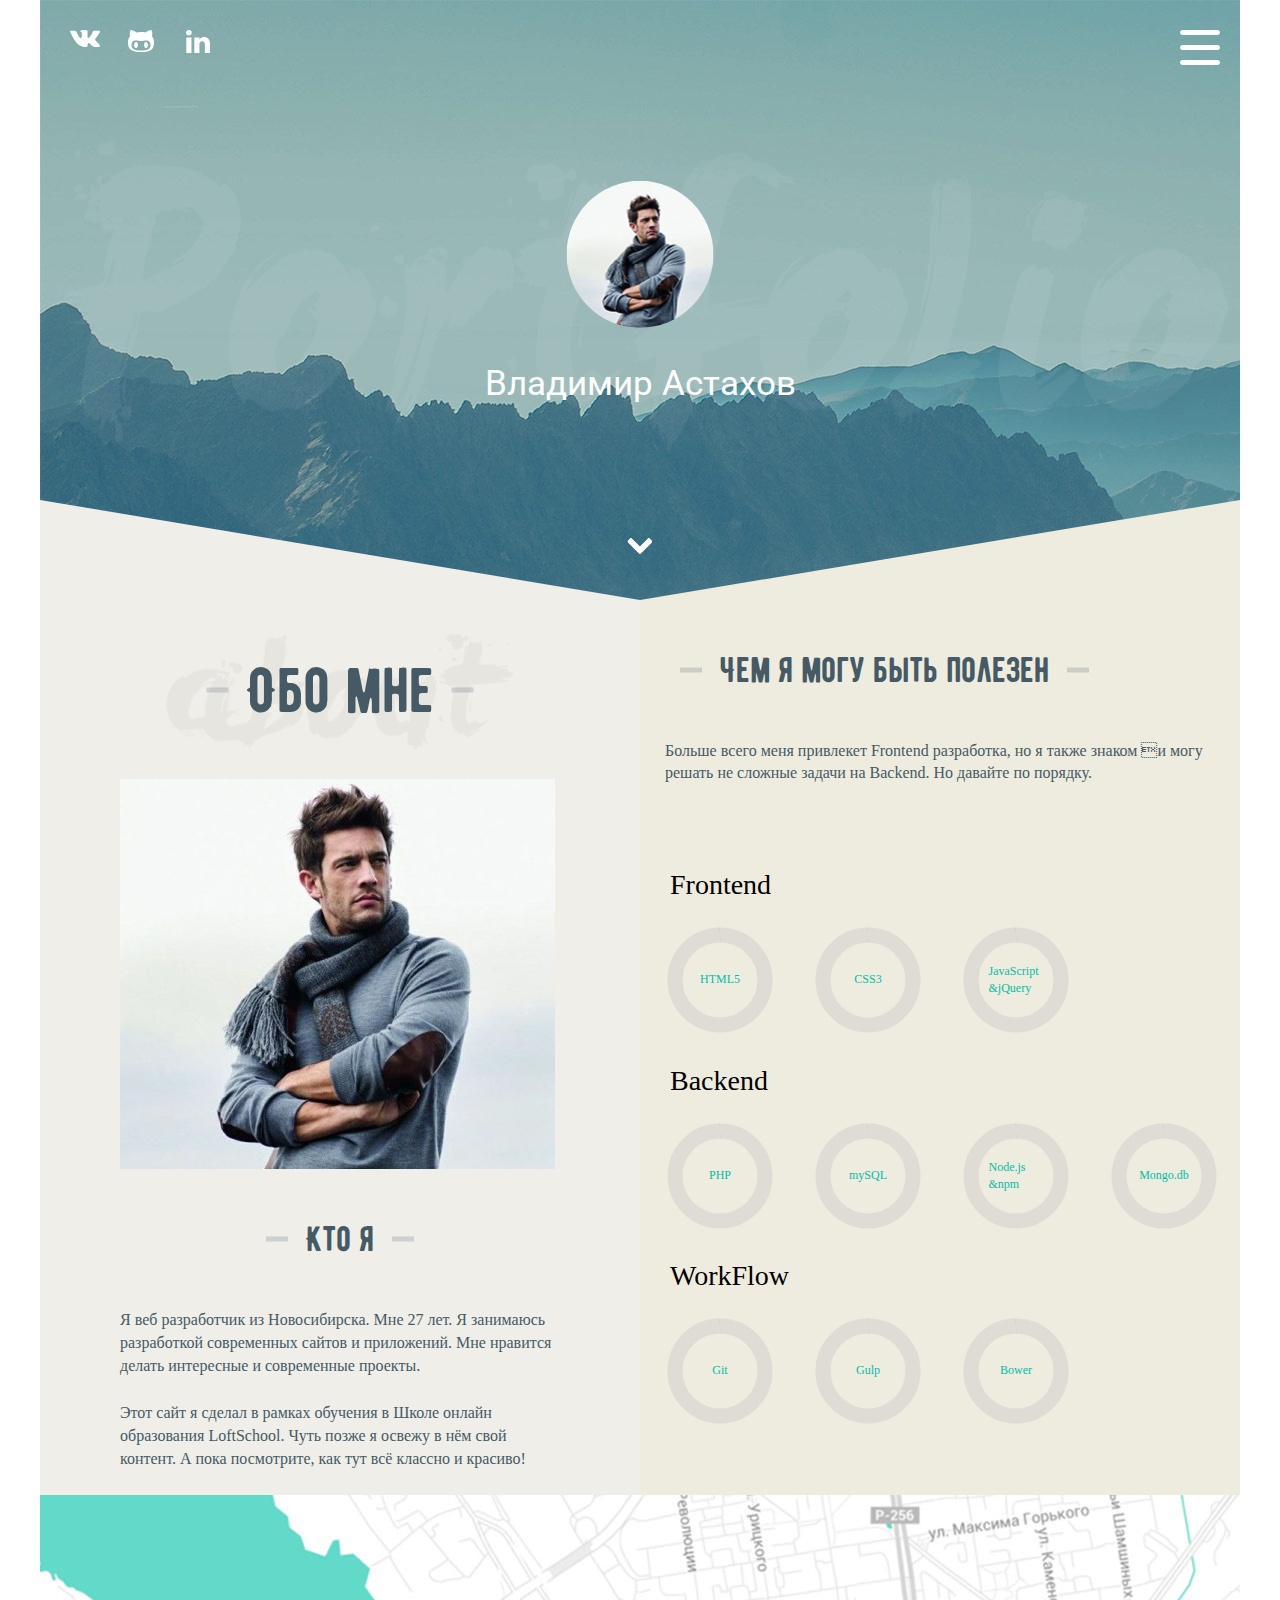
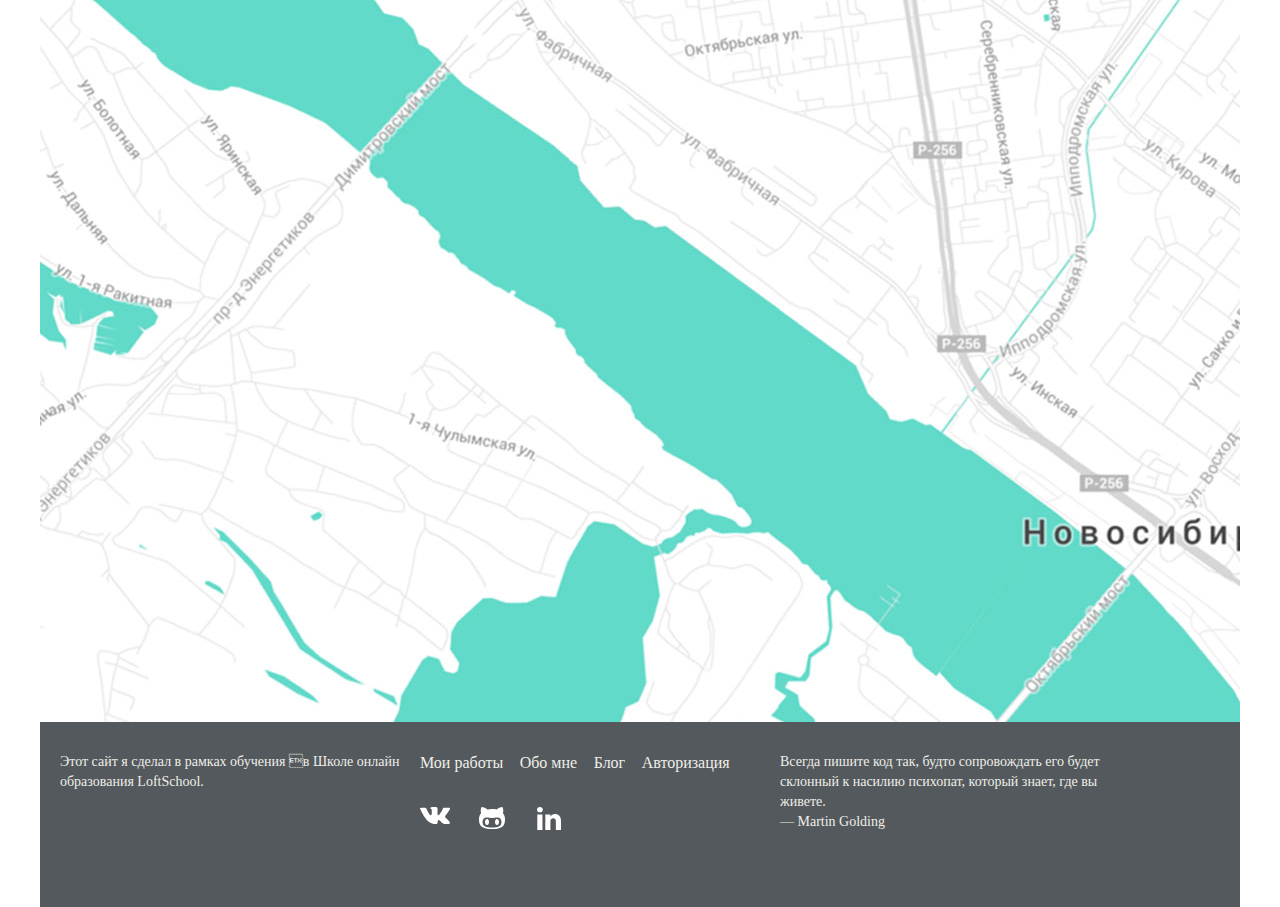
==== docs/about.html @ 441cb5fd "about pages commit" ====
<!DOCTYPE html>
<html>
  <head>
    <meta charset="utf-8">
    <title>About</title>
    <meta content="" name="author">
    <meta content="" name="description">
    <meta content="" name="keywords">
    <meta content="width=device-width, initial-scale=1" name="viewport">
    <meta content="ie=edge" http-equiv="x-ua-compatible">
    <link rel="stylesheet" href="assets/css/foundation.css">
    <link rel="stylesheet" href="assets/css/main.css">
    <script src="assets/js/foundation.js" defer></script>
    <script src="assets/js/app.js" defer></script><!--[if lt IE 9]>
    <script src="http://cdnjs.cloudflare.com/ajax/libs/html5shiv/3.7.2/html5shiv.min.js"></script><![endif]-->
  </head>
  <style>
    .user-about__text p {
      margin-bottom: 25px;
    }
    
    .user-about__text ul {
      list-style: none;
    }
    
  </style>
</html>
<body>
  <div class="wrapper">
    <section class="section hero">
      <div class="hero__bg"><img class="hero__bg-img" src="assets/img/bg/portfolio.jpg" alt="">
        <ul class="socials hero__socials">
          <li class="socials__item"><a class="socials__link socials__link_vk" href=""></a></li>
          <li class="socials__item"><a class="socials__link socials__link_github" href=""></a></li>
          <li class="socials__item"><a class="socials__link socials__link_in" href=""></a></li>
        </ul>
      </div><a class="hamburger hero__hamburger" href=""><img class="hamburger__img" src="assets/img/icons/svg/hamburger.svg"></a><a class="down-arrow" href=""><img class="down-arrow__icon" src="assets/img/icons/arrow_down.svg"></a>
      <div class="hero__title"><img class="section-title" src="assets/img/decor/portfolio-header.png" alt="">
        <div class="user hero__user-block">
          <div class="user__photo">
            <div class="user__photo-avatar"><img class="user__photo-img" src="assets/img/content/user.jpg" alt=""></div>
          </div>
          <div class="user__name">Владимир Астахов</div>
        </div>
      </div>
    </section>
    <section class="section about">
      <div class="about__left">
        <svg class="triangle triangle_fill_white about__triangles" viewbox="0 0 1000 100" preserveAspectRatio="none">
          <polygon points="0,0 0,100 1000,100"></polygon>
        </svg>
        <div class="title about__section-title" style="background-image: url('assets/img/decor/about-header.png');">Обо мне</div>
        <div class="user-about">
          <div class="user-about__picture"></div>
          <div class="user-about__title">
            <div class="subtitle">Кто я</div>
          </div>
          <div class="user-about__text">
            <p>Я веб разработчик из Новосибирска. Мне 27 лет. Я занимаюсь разработкой современных сайтов и приложений. Мне нравится делать интересные и современные проекты.</p>
            <p>Этот сайт я сделал в рамках обучения в Школе онлайн образования LoftSchool. Чуть позже я освежу в нём свой контент. А пока посмотрите, как тут всё классно и красиво!</p>
          </div>
        </div>
      </div>
      <div class="about__right">
        <svg class="triangle triangle_fill_beige about__triangles" viewbox="0 0 1000 100" preserveAspectRatio="none">
          <polygon points="0,100 1000,100 1000,0"></polygon>
        </svg>
        <div class="about-data">
          <div class="about-data__description">
            <div class="about-data__title">
              <div class="subtitle">Чем я могу быть полезен</div>
            </div>
            <div class="about-data__text">
              <p>Больше всего меня привлекет Frontend разработка, но я также знаком и могу решать не сложные задачи на Backend. Но давайте по порядку.</p>
              <div class="about-data__content"></div>
            </div>
            <ul class="skills">
              <li class="skills__item">
                <div class="skill-section">
                  <div class="skill-section__title">Frontend</div>
                  <ul class="skill-section__list">
                    <li class="skills-section__item skill">
                      <svg class="circles" viewbox="0 0 110 110">
                        <circle class="circle__first" r="45" cx="50%" cy="50%" fill="none"></circle>
                        <circle class="circle__second circle-15" r="45" cx="50%" cy="50%" transform="rotate(-90 55 55)"></circle>
                      </svg>
                      <div class="skill__name">HTML5</div>
                    </li>
                    <li class="skills-section__item skill">
                      <svg class="circles" viewbox="0 0 110 110">
                        <circle class="circle__first" r="45" cx="50%" cy="50%" fill="none"></circle>
                        <circle class="circle__second circle-15" r="45" cx="50%" cy="50%" transform="rotate(-90 55 55)"></circle>
                      </svg>
                      <div class="skill__name">CSS3</div>
                    </li>
                    <li class="skills-section__item skill">
                      <svg class="circles" viewbox="0 0 110 110">
                        <circle class="circle__first" r="45" cx="50%" cy="50%" fill="none"></circle>
                        <circle class="circle__second circle-15" r="45" cx="50%" cy="50%" transform="rotate(-90 55 55)"></circle>
                      </svg>
                      <div class="skill__name">JavaScript &amp;jQuery</div>
                    </li>
                  </ul>
                </div>
              </li>
              <li class="skills__item">
                <div class="skill-section">
                  <div class="skill-section__title">Backend</div>
                  <ul class="skill-section__list">
                    <li class="skills-section__item skill">
                      <svg class="circles" viewbox="0 0 110 110">
                        <circle class="circle__first" r="45" cx="50%" cy="50%" fill="none"></circle>
                        <circle class="circle__second circle-15" r="45" cx="50%" cy="50%" transform="rotate(-90 55 55)"></circle>
                      </svg>
                      <div class="skill__name">PHP</div>
                    </li>
                    <li class="skills-section__item skill">
                      <svg class="circles" viewbox="0 0 110 110">
                        <circle class="circle__first" r="45" cx="50%" cy="50%" fill="none"></circle>
                        <circle class="circle__second circle-15" r="45" cx="50%" cy="50%" transform="rotate(-90 55 55)"></circle>
                      </svg>
                      <div class="skill__name">mySQL</div>
                    </li>
                    <li class="skills-section__item skill">
                      <svg class="circles" viewbox="0 0 110 110">
                        <circle class="circle__first" r="45" cx="50%" cy="50%" fill="none"></circle>
                        <circle class="circle__second circle-15" r="45" cx="50%" cy="50%" transform="rotate(-90 55 55)"></circle>
                      </svg>
                      <div class="skill__name">Node.js &amp;npm</div>
                    </li>
                    <li class="skills-section__item skill">
                      <svg class="circles" viewbox="0 0 110 110">
                        <circle class="circle__first" r="45" cx="50%" cy="50%" fill="none"></circle>
                        <circle class="circle__second circle-15" r="45" cx="50%" cy="50%" transform="rotate(-90 55 55)"></circle>
                      </svg>
                      <div class="skill__name">Mongo.db</div>
                    </li>
                  </ul>
                </div>
              </li>
              <li class="skills__item">
                <div class="skill-section">
                  <div class="skill-section__title">WorkFlow</div>
                  <ul class="skill-section__list">
                    <li class="skills-section__item skill">
                      <svg class="circles" viewbox="0 0 110 110">
                        <circle class="circle__first" r="45" cx="50%" cy="50%" fill="none"></circle>
                        <circle class="circle__second circle-15" r="45" cx="50%" cy="50%" transform="rotate(-90 55 55)"></circle>
                      </svg>
                      <div class="skill__name">Git</div>
                    </li>
                    <li class="skills-section__item skill">
                      <svg class="circles" viewbox="0 0 110 110">
                        <circle class="circle__first" r="45" cx="50%" cy="50%" fill="none"></circle>
                        <circle class="circle__second circle-15" r="45" cx="50%" cy="50%" transform="rotate(-90 55 55)"></circle>
                      </svg>
                      <div class="skill__name">Gulp</div>
                    </li>
                    <li class="skills-section__item skill">
                      <svg class="circles" viewbox="0 0 110 110">
                        <circle class="circle__first" r="45" cx="50%" cy="50%" fill="none"></circle>
                        <circle class="circle__second circle-15" r="45" cx="50%" cy="50%" transform="rotate(-90 55 55)"></circle>
                      </svg>
                      <div class="skill__name">Bower</div>
                    </li>
                  </ul>
                </div>
              </li>
            </ul>
          </div>
        </div>
      </div>
    </section>
    <section class="section map about__map"></section>
  </div>
  <footer class="footer">
    <section class="section footer-main">
      <div class="footer-main-left">
        <div class="footer__text">Этот сайт я сделал в рамках обучения в Школе онлайн образования LoftSchool.</div>
      </div>
      <div class="footer-main-center">
        <ul class="menu footer__menu footer__menu_horizontal">
          <li class="menu__item"><a class="menu__link" href="">Мои работы</a></li>
          <li class="menu__item"><a class="menu__link" href="">Обо мне</a></li>
          <li class="menu__item"><a class="menu__link" href="">Блог</a></li>
          <li class="menu__item"><a class="menu__link" href="">Авторизация</a></li>
        </ul>
        <div class="ul socials footer__socials">
          <li class="socials__item"><a class="socials__link socials__link_vk" href=""></a></li>
          <li class="socials__item"><a class="socials__link socials__link_github" href=""></a></li>
          <li class="socials__item"><a class="socials__link socials__link_in" href=""></a></li>
        </div>
      </div>
      <div class="footer-main-right">
        <div class="footer__text">
          <p>Всегда пишите код так, будто сопровождать его будет склонный к насилию психопат, который знает, где вы живете.</p>
        </div>
        <div class="footer__text footer__text_bold">— Martin Golding</div>
      </div>
    </section>
    <section class="section footer-bottom"></section>
  </footer>
</body>
---- docs/assets/css/main.css ----
@import url("https://fonts.googleapis.com/css?family=Roboto:300,400,500");
html {
  height: 100%; }

body {
  height: 100%;
  margin: 0;
  font-family: "Roboto", Arial, sans-serif;
  font-size: 14px;
  line-height: 1.42;
  -webkit-font-smoothing: antialiased; }

.wrapper {
  width: 1200px;
  min-height: 100%;
  position: relative;
  overflow: hidden;
  margin: 0 auto -185px auto; }

.wrapper:after {
  content: "";
  height: 185px;
  display: block; }

ul {
  padding: 0;
  margin: 0;
  list-style: none; }

p {
  margin: 0; }

h1, h2, h3, h4, h5 {
  margin-top: 0;
  margin-bottom: 0;
  font-weight: normal; }

* {
  box-sizing: border-box; }

@font-face {
  font-family: 'bernier';
  src: url("../fonts/bernierregular-regular-webfont.woff") format("woff");
  font-weight: normal;
  font-style: normal; }

@font-face {
  font-family: 'Roboto Medium';
  src: url("../fonts/Roboto-Medium.ttf") format("ttf"); }

@font-face {
  font-family: 'Roboto Light';
  src: url("../fonts/Roboto-Light.ttf") format("ttf"); }

@font-face {
  font-family: 'Roboto Regular';
  src: url("../fonts/Roboto-Regular.ttf") format("ttf"); }

@font-face {
  font-family: 'Roboto BoldItalic';
  src: url("../fonts/Roboto-BoldItalic.ttf") format("ttf"); }

.about:after {
  content: "";
  display: block;
  clear: both; }

.about-data__text {
  color: #455a64;
  font-family: "Roboto regular";
  font-size: 16px;
  margin-left: 25px;
  margin-bottom: 60px; }

.about {
  background: #eeebdf; }

.about__left, .about__right {
  float: left;
  width: 50%;
  position: relative;
  height: 100%; }

.about__left {
  background: #efeee9; }

.about__right {
  background: #eeebdf; }

.about__triangles {
  position: absolute;
  bottom: 100%; }

.about__map {
  height: 827px; }

.about__section-title {
  position: absolute;
  left: 50%;
  -webkit-transform: translateX(-50%);
      -ms-transform: translateX(-50%);
          transform: translateX(-50%); }

.circles {
  position: relative;
  fill: none;
  stroke-width: 15; }

.circle__first {
  stroke: #dfdcd5; }

.circle__second {
  stroke: #1bb696;
  stroke-dasharray: .0010 282.6;
  transition: all 1s; }

.circles:hover .circle-0 {
  stroke-dasharray: .001 282.6; }

.circles:hover .circle-10 {
  stroke-dasharray: 28.26 282.6; }

.circles:hover .circle-15 {
  stroke-dasharray: 42.39 282.6; }

.circles:hover .circle-20 {
  stroke-dasharray: 56.52 282.6; }

.circles:hover .circle-25 {
  stroke-dasharray: 70.65 282.6; }

.circles:hover .circle-30 {
  stroke-dasharray: 84.78 282.6; }

.circles:hover .circle-35 {
  stroke-dasharray: 98.91 282.6; }

.circles:hover .circle-40 {
  stroke-dasharray: 113.04 282.6; }

.circles:hover .circle-45 {
  stroke-dasharray: 127.17 282.6; }

.circles:hover .circle-50 {
  stroke-dasharray: 141.3 282.6; }

.circles:hover .circle-55 {
  stroke-dasharray: 155.43 282.6; }

.circles:hover .circle-60 {
  stroke-dasharray: 169.56 282.6; }

.circles:hover .circle-65 {
  stroke-dasharray: 183.69 282.6; }

.circles:hover .circle-70 {
  stroke-dasharray: 197.82 282.6; }

.circles:hover .circle-75 {
  stroke-dasharray: 211.95 282.6; }

.circles:hover .circle-80 {
  stroke-dasharray: 226.08 282.6; }

.circles:hover .circle-85 {
  stroke-dasharray: 240.21 282.6; }

.circles:hover .circle-90 {
  stroke-dasharray: 254.34 282.6; }

.circles:hover .circle-95 {
  stroke-dasharray: 268.47 282.6; }

.circles:hover .circle-100 {
  stroke-dasharray: 282.6 282.6; }

.down-arrow {
  bottom: 40px;
  position: absolute;
  left: 50%;
  -webkit-transform: translateX(-50%);
      -ms-transform: translateX(-50%);
          transform: translateX(-50%); }

.hamburger {
  display: block; }

.hamburger__img {
  width: 40px;
  height: 35px; }

.map {
  background-image: url("../img/content/map.jpg"); }

.menu__item {
  display: inline-block;
  list-style: none;
  margin-left: 13px; }

.menu__item:first-child {
  margin-left: 0px; }

.menu__link {
  text-decoration: none;
  font-style: normal;
  font-family: "Roboto Medium";
  font-size: 16px;
  color: #efeee9; }

.section-title {
  display: inline-block; }

.skill-section__list {
  width: 100%; }

.skills-section__item {
  position: relative;
  display: inline-block;
  width: 110px;
  height: 110px;
  margin-left: 35px; }

.skills-section__item:first-child {
  margin-left: 25px; }

.skill-section__title {
  font-family: "Roboto Medium";
  font-size: 28px;
  padding: 20px 30px; }

.skill__name {
  position: absolute;
  top: 50%;
  left: 50%;
  -webkit-transform: translate(-50%, -50%);
      -ms-transform: translate(-50%, -50%);
          transform: translate(-50%, -50%);
  font-family: "Roboto Medium";
  font-size: 12px;
  color: #00bfa5;
  white-space: pre-line; }

.socials__item {
  display: inline-block;
  list-style: none;
  margin-left: 25px; }

.socials__item:first-child {
  margin-left: 0px; }

.socials__link {
  display: block;
  background-repeat: no-repeat;
  height: 25px;
  width: 30px; }
  .socials__link_vk_round {
    background-image: url("../img/icons/svg/vk_round.svg"); }
  .socials__link_github_round {
    background-image: url("../img/icons/svg/github_round.svg"); }
  .socials__link_in_round {
    background-image: url("../img/icons/svg/in_round.svg"); }
  .socials__link_vk {
    background-image: url("../img/icons/svg/vk.svg"); }
  .socials__link_github {
    background-image: url("../img/icons/svg/github.svg"); }
  .socials__link_in {
    background-image: url("../img/icons/svg/in.svg"); }

.subtitle {
  color: #455a64;
  font-size: 35px;
  font-family: 'bernier';
  padding: 45px 80px;
  display: inline-block;
  position: relative;
  background-size: contain;
  background-position: center center;
  background-repeat: no-repeat; }
  .subtitle:after, .subtitle:before {
    content: "";
    display: block;
    position: absolute;
    top: 50%;
    -webkit-transform: translateY(-50%);
        -ms-transform: translateY(-50%);
            transform: translateY(-50%);
    background: rgba(69, 90, 100, 0.2);
    width: 22px;
    height: 5px; }
  .subtitle:after {
    right: 40px; }
  .subtitle:before {
    left: 40px; }

.title {
  color: #455a64;
  font-size: 63px;
  font-family: 'bernier';
  padding: 45px 80px;
  display: inline-block;
  position: relative;
  background-size: contain;
  background-position: center center;
  background-repeat: no-repeat; }
  .title:after, .title:before {
    content: "";
    display: block;
    position: absolute;
    top: 50%;
    -webkit-transform: translateY(-50%);
        -ms-transform: translateY(-50%);
            transform: translateY(-50%);
    background: rgba(69, 90, 100, 0.2);
    width: 22px;
    height: 5px; }
  .title:after {
    right: 40px; }
  .title:before {
    left: 40px; }

.triangle {
  height: 100px;
  width: 100%; }
  .triangle_fill_white {
    fill: #efeee9; }
  .triangle_fill_beige {
    fill: #eeebdf; }

.user-about {
  margin: 0 80px; }

.user-about__title {
  text-align: center; }

.user-about__picture {
  background-image: url("../img/content/photo.png");
  background-repeat: no-repeat;
  display: block;
  width: 443px;
  height: 390px; }

.user-about__text {
  font-family: "Roboto regular";
  font-size: 16px;
  color: #455a64; }

.user {
  text-align: center; }

.user__photo {
  width: 147px;
  height: 147px;
  border-radius: 50%;
  margin-bottom: 25px;
  overflow: hidden;
  display: inline-block; }

.user__photo-avatar {
  display: block;
  max-width: 100%; }

.user__name {
  margin-bottom: 10px;
  color: #ffffff;
  font-size: 35px; }

.user__desc {
  font-weight: 100;
  color: #ffffff; }

.footer {
  height: 185px;
  background: #53595c;
  width: 1200px;
  margin: 0 auto;
  font-family: "Roboto Light";
  font-size: 14px;
  color: #efeee9; }

.footer-main-right, .footer-main-left, .footer-main-center {
  width: 30%;
  float: left;
  padding: 30px 0 0 20px; }

.footer__menu {
  margin-bottom: 32px; }

.footer__text_bold {
  font-family: "Roboto Roboto BoldItalic"; }

.hero {
  height: 600px;
  overflow: hidden;
  position: relative; }

.hero__title {
  position: absolute;
  top: 50%;
  -webkit-transform: translateY(-50%);
      -ms-transform: translateY(-50%);
          transform: translateY(-50%);
  text-align: center;
  width: 100%; }

.hero__user-block {
  position: absolute;
  top: 50%;
  left: 50%;
  -webkit-transform: translate(-50%, -50%);
      -ms-transform: translate(-50%, -50%);
          transform: translate(-50%, -50%); }

.hero__socials {
  position: absolute;
  top: 30px;
  left: 30px; }

.hero__hamburger {
  position: absolute;
  top: 30px;
  right: 20px; }

/*# sourceMappingURL=[data-uri] */
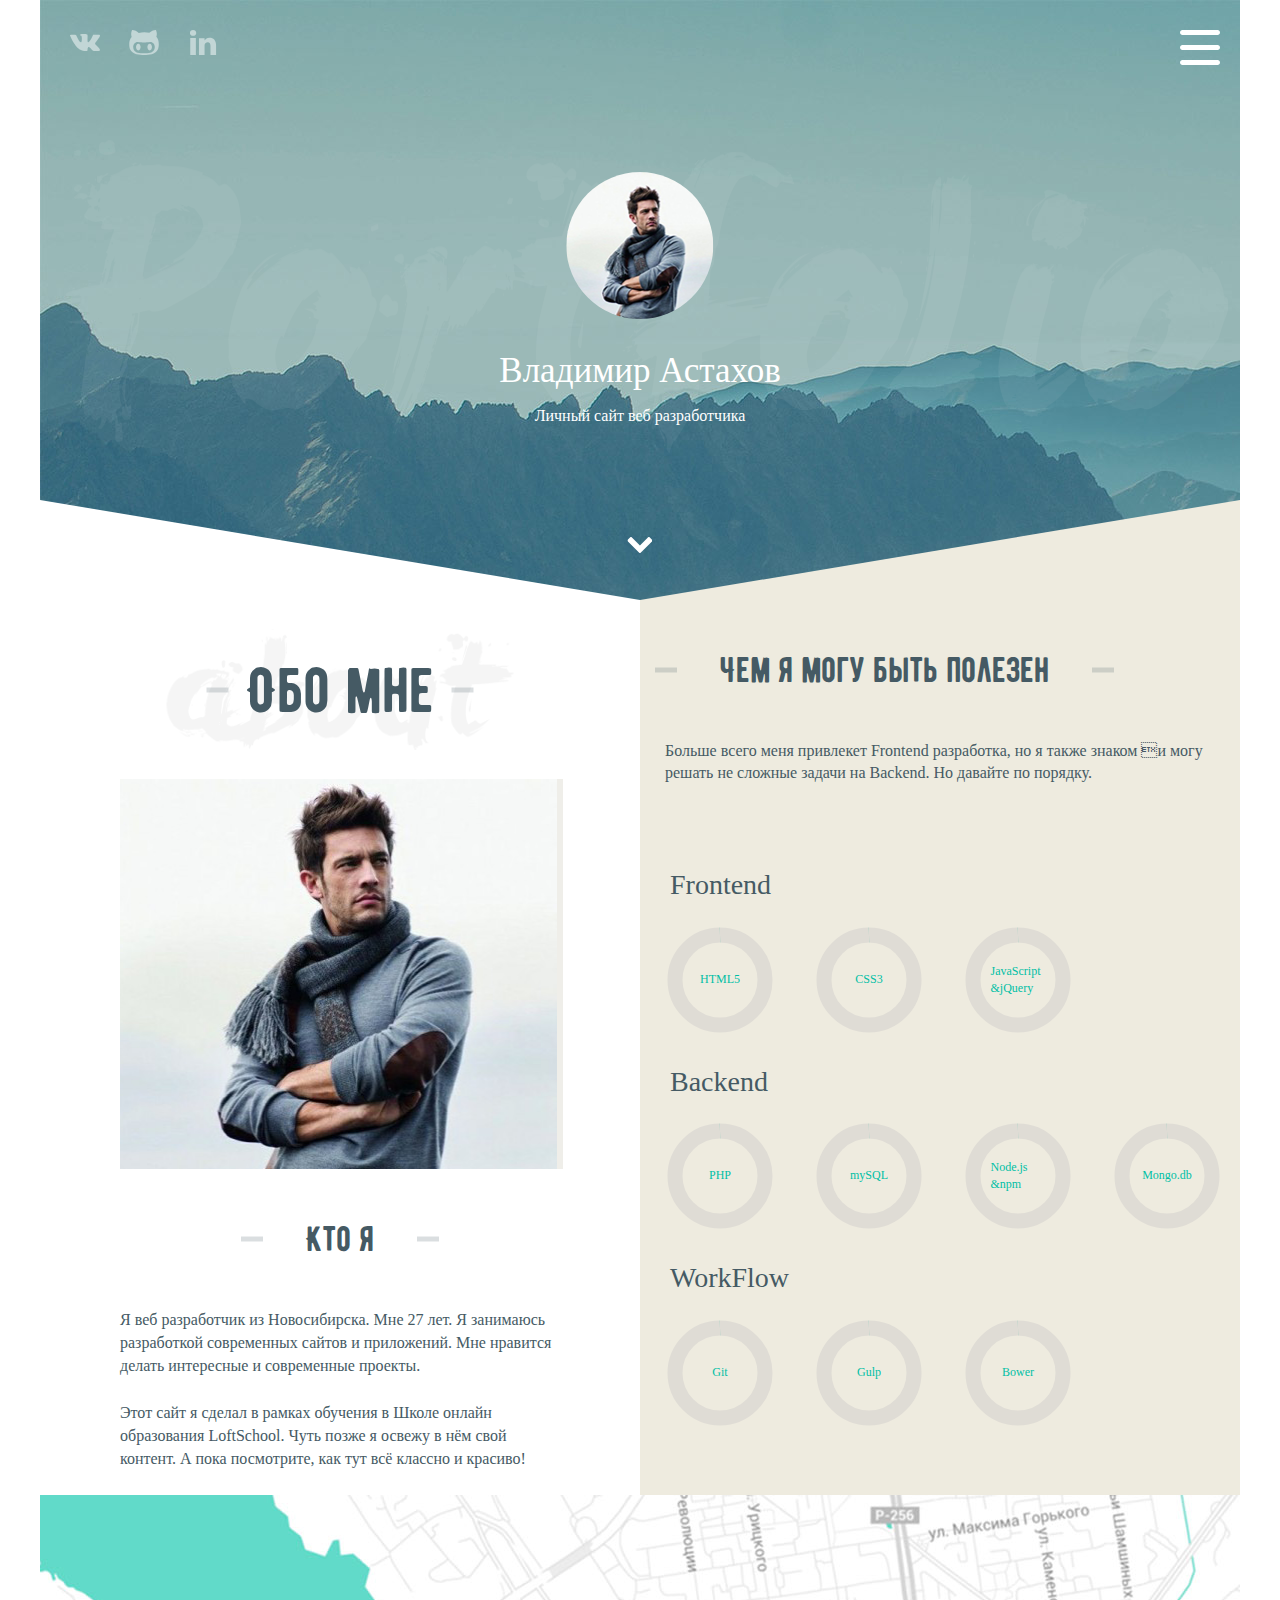
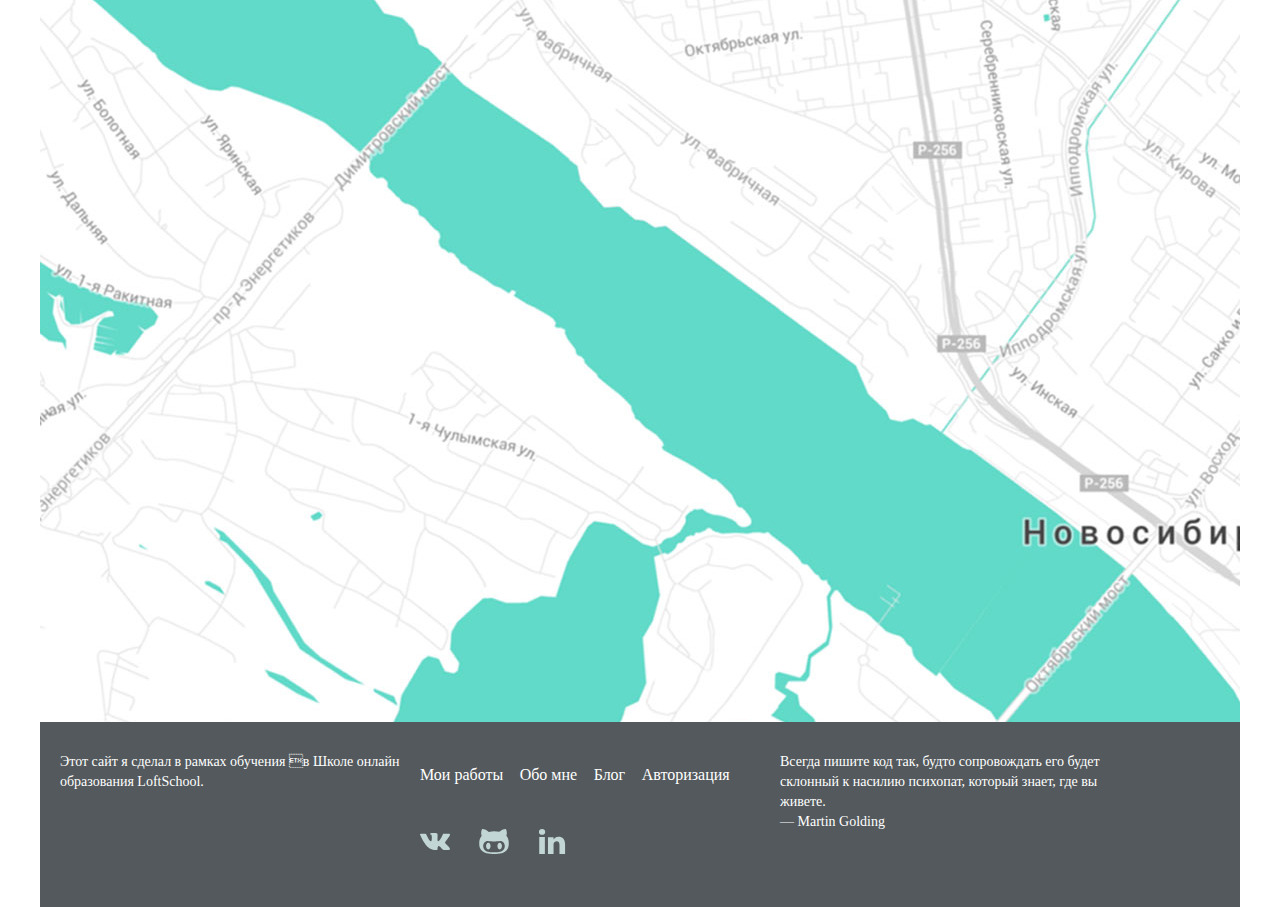
==== commit c32cd1f6: "All pages in first edition" ====
--- a/docs/about.html
+++ b/docs/about.html
@@ -1,5 +1,5 @@
 <!DOCTYPE html>
-<html>
+<html lang="ru-RU">
   <head>
     <meta charset="utf-8">
     <title>About</title>
@@ -8,10 +8,10 @@
     <meta content="" name="keywords">
     <meta content="width=device-width, initial-scale=1" name="viewport">
     <meta content="ie=edge" http-equiv="x-ua-compatible">
-    <link rel="stylesheet" href="assets/css/foundation.css">
+    <link rel="stylesheet" href="/assets/css/foundation.css">
     <link rel="stylesheet" href="assets/css/main.css">
-    <script src="assets/js/foundation.js" defer></script>
-    <script src="assets/js/app.js" defer></script><!--[if lt IE 9]>
+    <script src="/assets/js/foundation.js" defer></script>
+    <script src="/assets/js/app.js" defer></script><!--[if lt IE 9]>
     <script src="http://cdnjs.cloudflare.com/ajax/libs/html5shiv/3.7.2/html5shiv.min.js"></script><![endif]-->
   </head>
   <style>
@@ -30,9 +30,21 @@
     <section class="section hero">
       <div class="hero__bg"><img class="hero__bg-img" src="assets/img/bg/portfolio.jpg" alt="">
         <ul class="socials hero__socials">
-          <li class="socials__item"><a class="socials__link socials__link_vk" href=""></a></li>
-          <li class="socials__item"><a class="socials__link socials__link_github" href=""></a></li>
-          <li class="socials__item"><a class="socials__link socials__link_in" href=""></a></li>
+          <li class="socials__item">
+            <svg class="socials__icon">
+              <use xlink:href="assets/img/icons/sprite.svg#vk"></use>
+            </svg>
+          </li>
+          <li class="socials__item">
+            <svg class="socials__icon">
+              <use xlink:href="assets/img/icons/sprite.svg#github"></use>
+            </svg>
+          </li>
+          <li class="socials__item">
+            <svg class="socials__icon">
+              <use xlink:href="assets/img/icons/sprite.svg#in"></use>
+            </svg>
+          </li>
         </ul>
       </div><a class="hamburger hero__hamburger" href=""><img class="hamburger__img" src="assets/img/icons/svg/hamburger.svg"></a><a class="down-arrow" href=""><img class="down-arrow__icon" src="assets/img/icons/arrow_down.svg"></a>
       <div class="hero__title"><img class="section-title" src="assets/img/decor/portfolio-header.png" alt="">
@@ -41,6 +53,7 @@
             <div class="user__photo-avatar"><img class="user__photo-img" src="assets/img/content/user.jpg" alt=""></div>
           </div>
           <div class="user__name">Владимир Астахов</div>
+          <div class="user__text">Личный сайт веб разработчика</div>
         </div>
       </div>
     </section>
@@ -51,7 +64,7 @@
         </svg>
         <div class="title about__section-title" style="background-image: url('assets/img/decor/about-header.png');">Обо мне</div>
         <div class="user-about">
-          <div class="user-about__picture"></div>
+          <div class="user-about__picture"><img class="user-about__picture-img" src="assets/img/content/photo.png"></div>
           <div class="user-about__title">
             <div class="subtitle">Кто я</div>
           </div>
@@ -179,17 +192,29 @@
         <div class="footer__text">Этот сайт я сделал в рамках обучения в Школе онлайн образования LoftSchool.</div>
       </div>
       <div class="footer-main-center">
-        <ul class="menu footer__menu footer__menu_horizontal">
-          <li class="menu__item"><a class="menu__link" href="">Мои работы</a></li>
-          <li class="menu__item"><a class="menu__link" href="">Обо мне</a></li>
-          <li class="menu__item"><a class="menu__link" href="">Блог</a></li>
-          <li class="menu__item"><a class="menu__link" href="">Авторизация</a></li>
+        <ul class="menu footer__menu">
+          <li class="menu__item"><a class="menu__link" href="works.html">Мои работы</a></li>
+          <li class="menu__item"><a class="menu__link" href="about.html">Обо мне</a></li>
+          <li class="menu__item"><a class="menu__link" href="blog.html">Блог</a></li>
+          <li class="menu__item"><a class="menu__link" href="index.html">Авторизация</a></li>
         </ul>
-        <div class="ul socials footer__socials">
-          <li class="socials__item"><a class="socials__link socials__link_vk" href=""></a></li>
-          <li class="socials__item"><a class="socials__link socials__link_github" href=""></a></li>
-          <li class="socials__item"><a class="socials__link socials__link_in" href=""></a></li>
-        </div>
+        <ul class="socials footer__socials">
+          <li class="socials__item">
+            <svg class="socials__icon">
+              <use xlink:href="assets/img/icons/sprite.svg#vk"></use>
+            </svg>
+          </li>
+          <li class="socials__item">
+            <svg class="socials__icon">
+              <use xlink:href="assets/img/icons/sprite.svg#github"></use>
+            </svg>
+          </li>
+          <li class="socials__item">
+            <svg class="socials__icon">
+              <use xlink:href="assets/img/icons/sprite.svg#in"></use>
+            </svg>
+          </li>
+        </ul>
       </div>
       <div class="footer-main-right">
         <div class="footer__text">
--- a/docs/assets/css/main.css
+++ b/docs/assets/css/main.css
@@ -11,6 +11,9 @@
   -webkit-font-smoothing: antialiased; }
 
 .wrapper {
+  font-family: "Roboto regular";
+  font-size: 16px;
+  color: #455a64;
   width: 1200px;
   min-height: 100%;
   position: relative;
@@ -60,7 +63,11 @@
   font-family: 'Roboto BoldItalic';
   src: url("../fonts/Roboto-BoldItalic.ttf") format("ttf"); }
 
-.about:after {
+@font-face {
+  font-family: 'Roboto Bold';
+  src: url("../fonts/Roboto-Bold.ttf") format("ttf"); }
+
+.about:after, .feedbacks__title-wrapper:after, .works__title-wrapper:after, .works__left:after, .works__right:after {
   content: "";
   display: block;
   clear: both; }
@@ -82,7 +89,7 @@
   height: 100%; }
 
 .about__left {
-  background: #efeee9; }
+  background: #fff; }
 
 .about__right {
   background: #eeebdf; }
@@ -100,6 +107,50 @@
   -webkit-transform: translateX(-50%);
       -ms-transform: translateX(-50%);
           transform: translateX(-50%); }
+
+.articles__item {
+  margin-bottom: 60px; }
+
+.articles__title {
+  text-decoration: none;
+  font-family: 'bernier';
+  color: #455a64;
+  font-size: 35px; }
+
+.articles__create_time {
+  font-family: "Roboto regular";
+  color: #00bfa5; }
+
+.articles__text {
+  font-family: "Roboto regular";
+  color: #455a64; }
+
+.blog-content {
+  position: relative; }
+
+.blog__title {
+  color: #fff; }
+
+.blog-content__left {
+  width: 300px;
+  float: left;
+  height: 100%; }
+
+.blog-content__right {
+  width: 700px;
+  margin: 0 100px;
+  float: left; }
+
+.blog-content__triangle {
+  position: absolute;
+  height: 100px;
+  width: 100%;
+  bottom: 100%; }
+
+.blog-content__triangle_left, .blog-content__triangle_right {
+  width: 50%;
+  height: 100px;
+  float: left; }
 
 .circles {
   position: relative;
@@ -182,6 +233,121 @@
       -ms-transform: translateX(-50%);
           transform: translateX(-50%); }
 
+.feedbacks {
+  width: 1200px;
+  height: 1140px; }
+
+.feedbacks-data__wrapper {
+  width: 1200px;
+  height: 940px;
+  background-image: url("../img/bg/feedbacks_bg.jpg");
+  background-repeat: no-repeat; }
+
+.feedbacks-data {
+  width: 100%;
+  height: 200px; }
+
+.feedbacks-data_position_left, .feedbacks-data_position_right {
+  width: 50%;
+  float: left; }
+
+.feedbacks__title-wrapper {
+  position: relative;
+  height: 200px;
+  width: 1200px; }
+
+.feedbacks__section-title {
+  position: absolute;
+  left: 50%;
+  -webkit-transform: translateX(-50%);
+      -ms-transform: translateX(-50%);
+          transform: translateX(-50%); }
+
+.feedbacks__item {
+  text-align: left;
+  width: 400px;
+  height: 100%; }
+
+.margin_right {
+  margin-left: 200px; }
+
+.feedbacks__item-photo {
+  width: 77px;
+  height: 77px;
+  border-radius: 50%;
+  margin-bottom: 20px;
+  overflow: hidden;
+  display: inline-block;
+  float: left; }
+
+.feedbacks__item-img {
+  width: 100%;
+  height: 100%; }
+
+.feedbacks-data {
+  margin-bottom: 68px; }
+
+.feedbacks-data__text {
+  margin-bottom: 20px; }
+
+.feedbacks-data__signanure {
+  color: #20b5a1;
+  float: left;
+  margin-left: 20px;
+  vertical-align: middle; }
+
+.signature-name {
+  font-family: "Roboto Bold";
+  width: 100%; }
+
+.signature-position {
+  width: 100%; }
+
+.form-connect {
+  width: 380px;
+  height: 460px;
+  margin: 0 auto;
+  background: linear-gradient(to bottom, #ede5e0, #26737c);
+  border-radius: 3px;
+  position: relative; }
+
+.form-connect__name, .form-connect__email {
+  width: 90%;
+  height: 45px;
+  border-radius: 6px;
+  margin: 0 20px;
+  margin-bottom: 20px; }
+
+.form-connect__text {
+  width: 90%;
+  height: 140px;
+  border-radius: 6px;
+  margin: 0 20px;
+  margin-bottom: 20px; }
+
+.form-connect__btn-wrapper {
+  position: absolute;
+  bottom: 0px;
+  width: 50%;
+  float: left;
+  height: 45px;
+  background-color: #26bbaa;
+  text-align: center; }
+
+.form-connect__btn-wrapper_left {
+  left: 0px; }
+
+.form-connect__btn-wrapper_right {
+  right: 0px; }
+
+.form-connect__btn-wrapper:last-child {
+  background-color: #268e8c;
+  border-left: 1px solid #fff; }
+
+.form-connect__btn {
+  font-family: "Roboto Medium";
+  color: #fff; }
+
 .hamburger {
   display: block; }
 
@@ -192,23 +358,59 @@
 .map {
   background-image: url("../img/content/map.jpg"); }
 
+.menu {
+  height: 45px; }
+
 .menu__item {
+  min-height: 100%;
   display: inline-block;
   list-style: none;
-  margin-left: 13px; }
+  margin-left: 13px;
+  text-align: center; }
 
 .menu__item:first-child {
   margin-left: 0px; }
 
+.menu__item:hover {
+  background-color: #0d9089; }
+
 .menu__link {
   text-decoration: none;
-  font-style: normal;
   font-family: "Roboto Medium";
   font-size: 16px;
-  color: #efeee9; }
+  color: #fff;
+  line-height: 45px; }
+
+.menu_green .menu__item {
+  text-align: center;
+  border-right: solid 1px #fff;
+  width: 32%;
+  margin: 0px; }
+
+.menu_green .menu__item:last-child {
+  border-right: none; }
+
+.menu_green .menu__item:hover {
+  background-color: #0d9089; }
 
 .section-title {
   display: inline-block; }
+
+.sidemenu {
+  text-align: right; }
+
+.sidemenu__item {
+  text-decoration: none; }
+
+.sidemenu__item:hover {
+  border-right: 1px solid #00bfa5; }
+  .sidemenu__item:hover .sidemenu__title {
+    font-family: "Roboto Bold";
+    color: #00bfa5; }
+
+.sidemenu__title {
+  text-decoration: none;
+  color: #455a64; }
 
 .skill-section__list {
   width: 100%; }
@@ -240,6 +442,96 @@
   color: #00bfa5;
   white-space: pre-line; }
 
+.slider {
+  width: 100%;
+  height: 750px; }
+
+.slider-top {
+  position: relative;
+  min-height: 70%; }
+
+.slider-bottom {
+  min-height: 30%; }
+
+.slider__main-photo-wrapper {
+  width: 220px;
+  height: 300px;
+  position: absolute;
+  top: 50%;
+  left: 50%;
+  -webkit-transform: translate(-50%, -50%);
+      -ms-transform: translate(-50%, -50%);
+          transform: translate(-50%, -50%); }
+
+.slider__right-photo-wrapper {
+  width: 114px;
+  height: 300px;
+  position: absolute;
+  top: 50%;
+  -webkit-transform: translateY(-50%);
+      -ms-transform: translateY(-50%);
+          transform: translateY(-50%); }
+
+.slider__left-photo-wrapper {
+  width: 114px;
+  height: 300px;
+  position: absolute;
+  top: 50%;
+  -webkit-transform: translateY(-50%);
+      -ms-transform: translateY(-50%);
+          transform: translateY(-50%); }
+
+.slider-bottom__left, .slider-bottom__right {
+  width: 50%;
+  float: left;
+  position: relative; }
+
+.slider-bottom__photo {
+  max-width: 300px;
+  max-height: 225px;
+  width: 300px;
+  height: 225px; }
+
+.slider-bottom__photo1 {
+  height: 100%;
+  width: 100%; }
+
+.slider-bottom__fon_right {
+  height: 100%;
+  width: 100%;
+  z-index: 100000;
+  position: absolute;
+  top: 50%;
+  left: 50%;
+  -webkit-transform: translate(-50%, -50%);
+      -ms-transform: translate(-50%, -50%);
+          transform: translate(-50%, -50%);
+  background-color: rgba(187, 185, 176, 0.5); }
+
+.slider-bottom__fon_left {
+  height: 100%;
+  width: 100%;
+  z-index: 100000;
+  position: absolute;
+  top: 50%;
+  left: 50%;
+  -webkit-transform: translate(-50%, -50%);
+      -ms-transform: translate(-50%, -50%);
+          transform: translate(-50%, -50%);
+  background-color: rgba(194, 193, 189, 0.5); }
+
+.slider__down-arrow {
+  position: absolute;
+  top: 50%;
+  left: 50%;
+  -webkit-transform: translate(-50%, -50%);
+      -ms-transform: translate(-50%, -50%);
+          transform: translate(-50%, -50%); }
+
+.socials {
+  width: 160px;
+  z-index: 1000; }
+
 .socials__item {
   display: inline-block;
   list-style: none;
@@ -248,23 +540,22 @@
 .socials__item:first-child {
   margin-left: 0px; }
 
-.socials__link {
+.socials__icon {
+  line-height: 25px;
   display: block;
-  background-repeat: no-repeat;
+  width: 30px;
   height: 25px;
-  width: 30px; }
-  .socials__link_vk_round {
-    background-image: url("../img/icons/svg/vk_round.svg"); }
-  .socials__link_github_round {
-    background-image: url("../img/icons/svg/github_round.svg"); }
-  .socials__link_in_round {
-    background-image: url("../img/icons/svg/in_round.svg"); }
-  .socials__link_vk {
-    background-image: url("../img/icons/svg/vk.svg"); }
-  .socials__link_github {
-    background-image: url("../img/icons/svg/github.svg"); }
-  .socials__link_in {
-    background-image: url("../img/icons/svg/in.svg"); }
+  vertical-align: middle;
+  fill: #c2d6d6; }
+
+.socials__icon:hover {
+  fill: #fff; }
+
+.socials_green .socials__icon {
+  fill: #73d4c8; }
+
+.socials_green .socials__icon:hover {
+  fill: #00bfa5; }
 
 .subtitle {
   color: #455a64;
@@ -275,7 +566,10 @@
   position: relative;
   background-size: contain;
   background-position: center center;
-  background-repeat: no-repeat; }
+  background-repeat: no-repeat;
+  word-wrap: normal; }
+  .subtitle_line {
+    padding: 37px 66px; }
   .subtitle:after, .subtitle:before {
     content: "";
     display: block;
@@ -288,9 +582,9 @@
     width: 22px;
     height: 5px; }
   .subtitle:after {
-    right: 40px; }
+    right: 15px; }
   .subtitle:before {
-    left: 40px; }
+    left: 15px; }
 
 .title {
   color: #455a64;
@@ -318,13 +612,20 @@
   .title:before {
     left: 40px; }
 
+.title_color_white {
+  color: #fff; }
+  .title_color_white:after, .title_color_white:before {
+    background: rgba(255, 255, 255, 0.2); }
+
 .triangle {
   height: 100px;
   width: 100%; }
   .triangle_fill_white {
-    fill: #efeee9; }
+    fill: #fff; }
   .triangle_fill_beige {
     fill: #eeebdf; }
+  .triangle_fill_grey {
+    fill: #efeee9; }
 
 .user-about {
   margin: 0 80px; }
@@ -333,17 +634,28 @@
   text-align: center; }
 
 .user-about__picture {
-  background-image: url("../img/content/photo.png");
-  background-repeat: no-repeat;
   display: block;
   width: 443px;
   height: 390px; }
+
+.user-about__picture-img {
+  width: 100%;
+  height: 100%; }
 
 .user-about__text {
   font-family: "Roboto regular";
   font-size: 16px;
   color: #455a64; }
 
+.user-wrapper {
+  position: relative;
+  width: 380px;
+  height: 395px;
+  background-color: #e9eff2;
+  opacity: 0.85;
+  padding-top: 40px;
+  border-radius: 3px; }
+
 .user {
   text-align: center; }
 
@@ -351,7 +663,7 @@
   width: 147px;
   height: 147px;
   border-radius: 50%;
-  margin-bottom: 25px;
+  margin-bottom: 20px;
   overflow: hidden;
   display: inline-block; }
 
@@ -362,11 +674,130 @@
 .user__name {
   margin-bottom: 10px;
   color: #ffffff;
-  font-size: 35px; }
+  font-size: 35px;
+  margin-bottom: 10px; }
+  .user__name_color_main {
+    color: #455a64;
+    font-size: 28px; }
+
+.user__text {
+  color: #fff;
+  font-size: 16px; }
 
 .user__desc {
   font-weight: 100;
   color: #ffffff; }
+
+.user_color_main {
+  color: #455a64; }
+
+.welcome__user-wrapper {
+  position: absolute;
+  top: 50%;
+  left: 50%;
+  -webkit-transform: translate(-50%, -50%);
+      -ms-transform: translate(-50%, -50%);
+          transform: translate(-50%, -50%); }
+
+.welcome__socials {
+  position: absolute;
+  left: 50%;
+  -webkit-transform: translateX(-50%);
+      -ms-transform: translateX(-50%);
+          transform: translateX(-50%);
+  margin-top: 15px; }
+
+.welcome__menu {
+  min-height: 45px;
+  width: 100%;
+  position: absolute;
+  bottom: 0px;
+  position: absolute;
+  left: 50%;
+  -webkit-transform: translateX(-50%);
+      -ms-transform: translateX(-50%);
+          transform: translateX(-50%);
+  background-color: #08b09e; }
+
+.works {
+  position: relative;
+  height: 936px;
+  min-height: 600px; }
+
+.works__title-wrapper {
+  position: relative;
+  height: 186px;
+  width: 1200px; }
+
+.works__section-title {
+  position: absolute;
+  left: 50%;
+  -webkit-transform: translateX(-50%);
+      -ms-transform: translateX(-50%);
+          transform: translateX(-50%); }
+
+.works-content__triangle {
+  position: absolute;
+  height: 100px;
+  width: 100%;
+  bottom: 100%; }
+
+.works-content__triangle_left, .works-content__triangle_right {
+  width: 50%;
+  height: 100px;
+  float: left; }
+
+.works__left, .works__right {
+  width: 50%;
+  float: left; }
+
+.works__left {
+  background-color: #efeee9; }
+
+.works__right {
+  background-color: #eeebdf; }
+
+.works-item {
+  position: relative;
+  height: 750px;
+  width: 100%;
+  text-align: center; }
+
+.works-item__text {
+  position: absolute;
+  top: 50%;
+  left: 50%;
+  -webkit-transform: translate(-50%, -50%);
+      -ms-transform: translate(-50%, -50%);
+          transform: translate(-50%, -50%); }
+
+.works-item__title {
+  margin-bottom: 40px; }
+
+.works-item__technology {
+  height: 50px;
+  font-family: "Roboto Medium";
+  color: #20b5a1;
+  font-size: 16px;
+  padding: 17px 0px;
+  border-bottom: 1px solid #20b5a1;
+  border-top: 1px solid #20b5a1;
+  margin-bottom: 40px; }
+
+.works-item__link {
+  height: 45px;
+  background-color: #20b5a1;
+  color: #fff;
+  text-decoration: none;
+  font-family: "Roboto Bold";
+  font-size: 16px;
+  padding: 17px; }
+
+.works-item__link-icon {
+  line-height: 25px;
+  display: block;
+  vertical-align: middle;
+  fill: #fff; }
 
 .footer {
   height: 185px;
@@ -375,7 +806,10 @@
   margin: 0 auto;
   font-family: "Roboto Light";
   font-size: 14px;
-  color: #efeee9; }
+  color: #fff; }
+
+.footer-main {
+  height: 100%; }
 
 .footer-main-right, .footer-main-left, .footer-main-center {
   width: 30%;
@@ -387,6 +821,9 @@
 
 .footer__text_bold {
   font-family: "Roboto Roboto BoldItalic"; }
+
+.hero__bg {
+  height: 600px; }
 
 .hero {
   height: 600px;
@@ -420,4 +857,7 @@
   top: 30px;
   right: 20px; }
 
-/*# sourceMappingURL=[data-uri] */
+.hero__text {
+  font-size: 16px; }
+
+/*# sourceMappingURL=[data-uri] */
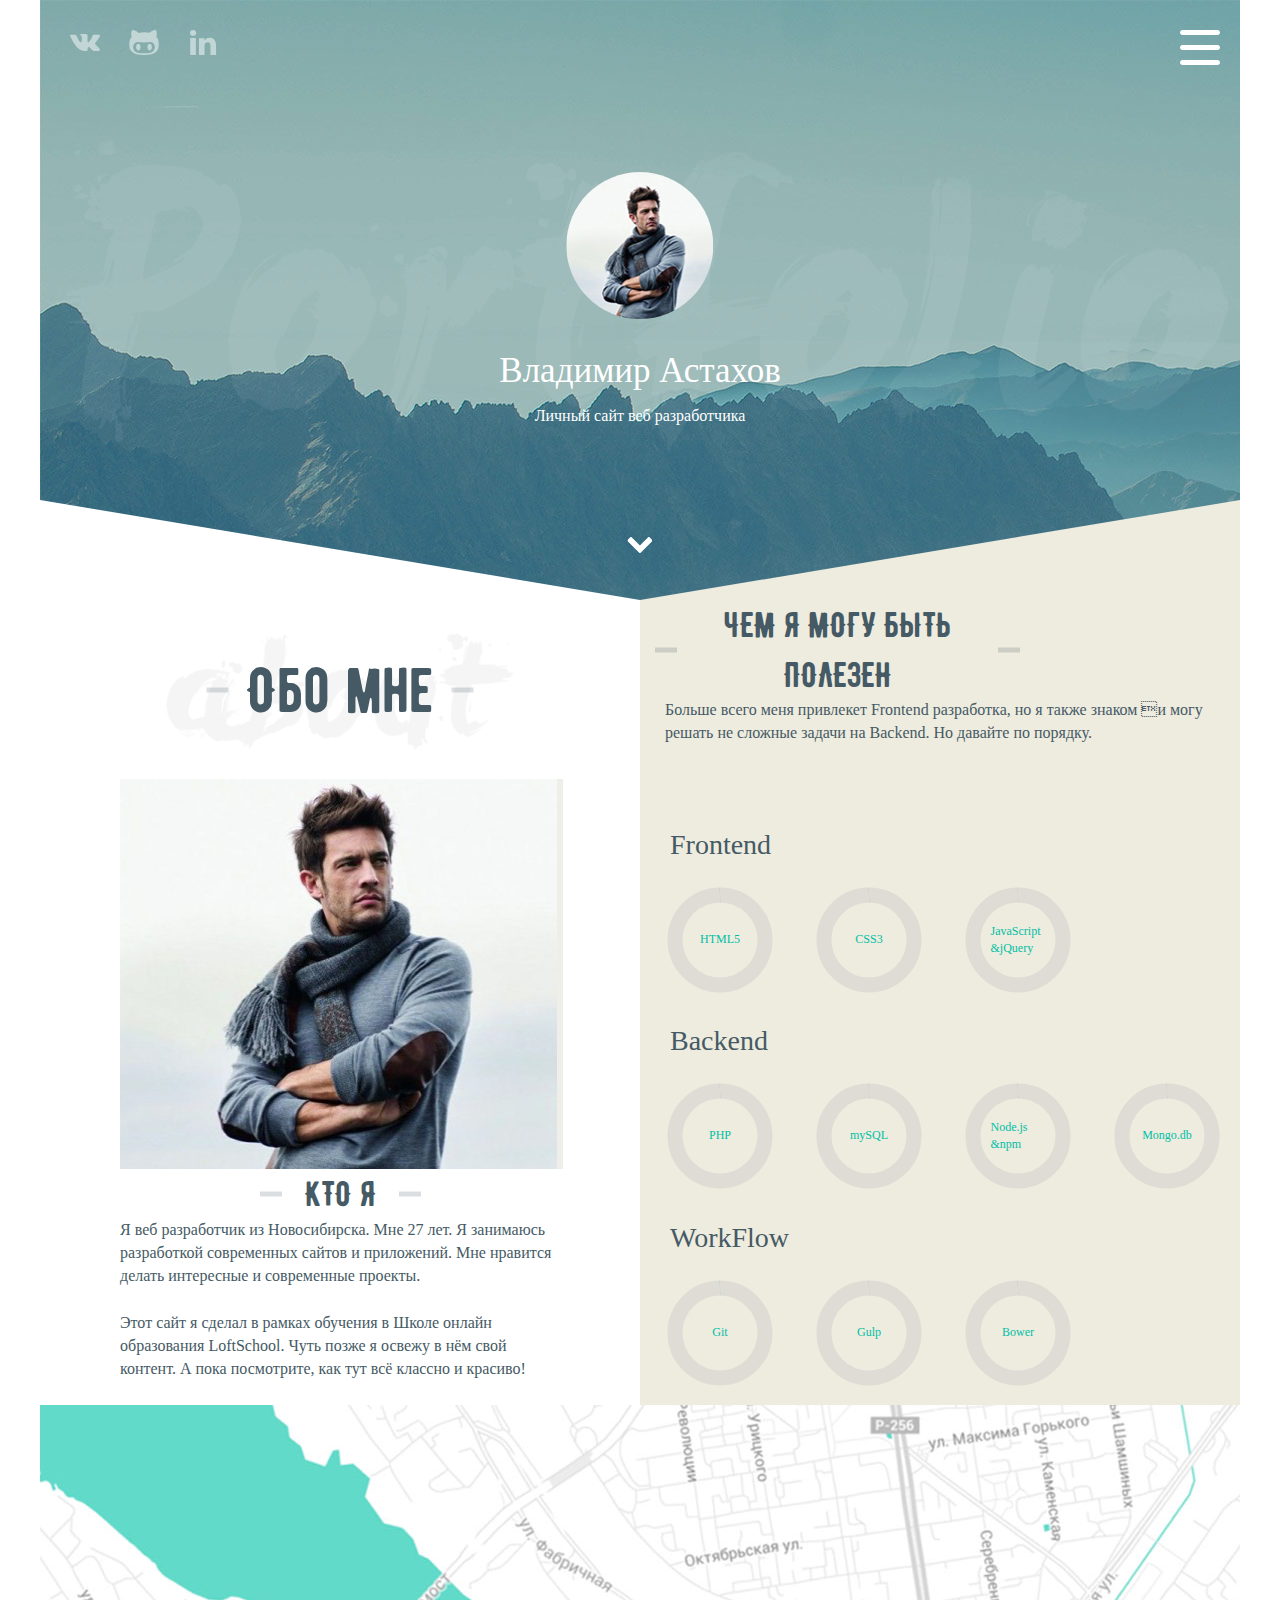
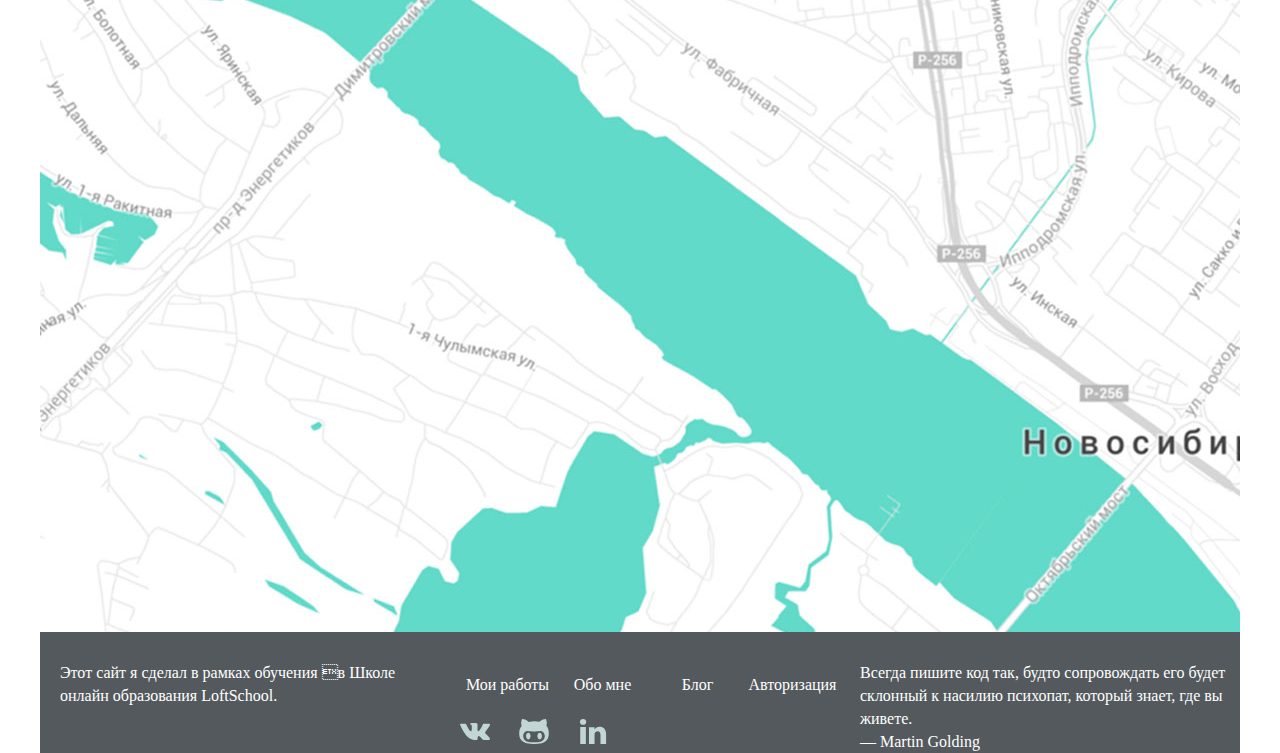
==== commit cb2f2b40: "Worka page is apaptive layout, slide, flipp effect" ====
--- a/docs/about.html
+++ b/docs/about.html
@@ -26,203 +26,205 @@
   </style>
 </html>
 <body>
-  <div class="wrapper">
-    <section class="section hero">
-      <div class="hero__bg"><img class="hero__bg-img" src="assets/img/bg/portfolio.jpg" alt="">
-        <ul class="socials hero__socials">
-          <li class="socials__item">
-            <svg class="socials__icon">
-              <use xlink:href="assets/img/icons/sprite.svg#vk"></use>
-            </svg>
-          </li>
-          <li class="socials__item">
-            <svg class="socials__icon">
-              <use xlink:href="assets/img/icons/sprite.svg#github"></use>
-            </svg>
-          </li>
-          <li class="socials__item">
-            <svg class="socials__icon">
-              <use xlink:href="assets/img/icons/sprite.svg#in"></use>
-            </svg>
-          </li>
-        </ul>
-      </div><a class="hamburger hero__hamburger" href=""><img class="hamburger__img" src="assets/img/icons/svg/hamburger.svg"></a><a class="down-arrow" href=""><img class="down-arrow__icon" src="assets/img/icons/arrow_down.svg"></a>
-      <div class="hero__title"><img class="section-title" src="assets/img/decor/portfolio-header.png" alt="">
-        <div class="user hero__user-block">
-          <div class="user__photo">
-            <div class="user__photo-avatar"><img class="user__photo-img" src="assets/img/content/user.jpg" alt=""></div>
-          </div>
-          <div class="user__name">Владимир Астахов</div>
-          <div class="user__text">Личный сайт веб разработчика</div>
-        </div>
-      </div>
-    </section>
-    <section class="section about">
-      <div class="about__left">
-        <svg class="triangle triangle_fill_white about__triangles" viewbox="0 0 1000 100" preserveAspectRatio="none">
-          <polygon points="0,0 0,100 1000,100"></polygon>
-        </svg>
-        <div class="title about__section-title" style="background-image: url('assets/img/decor/about-header.png');">Обо мне</div>
-        <div class="user-about">
-          <div class="user-about__picture"><img class="user-about__picture-img" src="assets/img/content/photo.png"></div>
-          <div class="user-about__title">
-            <div class="subtitle">Кто я</div>
-          </div>
-          <div class="user-about__text">
-            <p>Я веб разработчик из Новосибирска. Мне 27 лет. Я занимаюсь разработкой современных сайтов и приложений. Мне нравится делать интересные и современные проекты.</p>
-            <p>Этот сайт я сделал в рамках обучения в Школе онлайн образования LoftSchool. Чуть позже я освежу в нём свой контент. А пока посмотрите, как тут всё классно и красиво!</p>
-          </div>
-        </div>
-      </div>
-      <div class="about__right">
-        <svg class="triangle triangle_fill_beige about__triangles" viewbox="0 0 1000 100" preserveAspectRatio="none">
-          <polygon points="0,100 1000,100 1000,0"></polygon>
-        </svg>
-        <div class="about-data">
-          <div class="about-data__description">
-            <div class="about-data__title">
-              <div class="subtitle">Чем я могу быть полезен</div>
-            </div>
-            <div class="about-data__text">
-              <p>Больше всего меня привлекет Frontend разработка, но я также знаком и могу решать не сложные задачи на Backend. Но давайте по порядку.</p>
-              <div class="about-data__content"></div>
-            </div>
-            <ul class="skills">
-              <li class="skills__item">
-                <div class="skill-section">
-                  <div class="skill-section__title">Frontend</div>
-                  <ul class="skill-section__list">
-                    <li class="skills-section__item skill">
-                      <svg class="circles" viewbox="0 0 110 110">
-                        <circle class="circle__first" r="45" cx="50%" cy="50%" fill="none"></circle>
-                        <circle class="circle__second circle-15" r="45" cx="50%" cy="50%" transform="rotate(-90 55 55)"></circle>
-                      </svg>
-                      <div class="skill__name">HTML5</div>
-                    </li>
-                    <li class="skills-section__item skill">
-                      <svg class="circles" viewbox="0 0 110 110">
-                        <circle class="circle__first" r="45" cx="50%" cy="50%" fill="none"></circle>
-                        <circle class="circle__second circle-15" r="45" cx="50%" cy="50%" transform="rotate(-90 55 55)"></circle>
-                      </svg>
-                      <div class="skill__name">CSS3</div>
-                    </li>
-                    <li class="skills-section__item skill">
-                      <svg class="circles" viewbox="0 0 110 110">
-                        <circle class="circle__first" r="45" cx="50%" cy="50%" fill="none"></circle>
-                        <circle class="circle__second circle-15" r="45" cx="50%" cy="50%" transform="rotate(-90 55 55)"></circle>
-                      </svg>
-                      <div class="skill__name">JavaScript &amp;jQuery</div>
-                    </li>
-                  </ul>
-                </div>
-              </li>
-              <li class="skills__item">
-                <div class="skill-section">
-                  <div class="skill-section__title">Backend</div>
-                  <ul class="skill-section__list">
-                    <li class="skills-section__item skill">
-                      <svg class="circles" viewbox="0 0 110 110">
-                        <circle class="circle__first" r="45" cx="50%" cy="50%" fill="none"></circle>
-                        <circle class="circle__second circle-15" r="45" cx="50%" cy="50%" transform="rotate(-90 55 55)"></circle>
-                      </svg>
-                      <div class="skill__name">PHP</div>
-                    </li>
-                    <li class="skills-section__item skill">
-                      <svg class="circles" viewbox="0 0 110 110">
-                        <circle class="circle__first" r="45" cx="50%" cy="50%" fill="none"></circle>
-                        <circle class="circle__second circle-15" r="45" cx="50%" cy="50%" transform="rotate(-90 55 55)"></circle>
-                      </svg>
-                      <div class="skill__name">mySQL</div>
-                    </li>
-                    <li class="skills-section__item skill">
-                      <svg class="circles" viewbox="0 0 110 110">
-                        <circle class="circle__first" r="45" cx="50%" cy="50%" fill="none"></circle>
-                        <circle class="circle__second circle-15" r="45" cx="50%" cy="50%" transform="rotate(-90 55 55)"></circle>
-                      </svg>
-                      <div class="skill__name">Node.js &amp;npm</div>
-                    </li>
-                    <li class="skills-section__item skill">
-                      <svg class="circles" viewbox="0 0 110 110">
-                        <circle class="circle__first" r="45" cx="50%" cy="50%" fill="none"></circle>
-                        <circle class="circle__second circle-15" r="45" cx="50%" cy="50%" transform="rotate(-90 55 55)"></circle>
-                      </svg>
-                      <div class="skill__name">Mongo.db</div>
-                    </li>
-                  </ul>
-                </div>
-              </li>
-              <li class="skills__item">
-                <div class="skill-section">
-                  <div class="skill-section__title">WorkFlow</div>
-                  <ul class="skill-section__list">
-                    <li class="skills-section__item skill">
-                      <svg class="circles" viewbox="0 0 110 110">
-                        <circle class="circle__first" r="45" cx="50%" cy="50%" fill="none"></circle>
-                        <circle class="circle__second circle-15" r="45" cx="50%" cy="50%" transform="rotate(-90 55 55)"></circle>
-                      </svg>
-                      <div class="skill__name">Git</div>
-                    </li>
-                    <li class="skills-section__item skill">
-                      <svg class="circles" viewbox="0 0 110 110">
-                        <circle class="circle__first" r="45" cx="50%" cy="50%" fill="none"></circle>
-                        <circle class="circle__second circle-15" r="45" cx="50%" cy="50%" transform="rotate(-90 55 55)"></circle>
-                      </svg>
-                      <div class="skill__name">Gulp</div>
-                    </li>
-                    <li class="skills-section__item skill">
-                      <svg class="circles" viewbox="0 0 110 110">
-                        <circle class="circle__first" r="45" cx="50%" cy="50%" fill="none"></circle>
-                        <circle class="circle__second circle-15" r="45" cx="50%" cy="50%" transform="rotate(-90 55 55)"></circle>
-                      </svg>
-                      <div class="skill__name">Bower</div>
-                    </li>
-                  </ul>
-                </div>
-              </li>
-            </ul>
-          </div>
-        </div>
-      </div>
-    </section>
-    <section class="section map about__map"></section>
+  <div class="page-content">
+    <div class="wrapper">
+      <section class="section hero">
+        <div class="hero__bg"><img class="hero__bg-img" src="assets/img/bg/portfolio.jpg" alt="">
+          <ul class="socials hero__socials">
+            <li class="socials__item">
+              <svg class="socials__icon">
+                <use xlink:href="assets/img/icons/sprite.svg#vk"></use>
+              </svg>
+            </li>
+            <li class="socials__item">
+              <svg class="socials__icon">
+                <use xlink:href="assets/img/icons/sprite.svg#github"></use>
+              </svg>
+            </li>
+            <li class="socials__item">
+              <svg class="socials__icon">
+                <use xlink:href="assets/img/icons/sprite.svg#in"></use>
+              </svg>
+            </li>
+          </ul>
+        </div><a class="hamburger hero__hamburger" href=""><img class="hamburger__img" src="assets/img/icons/svg/hamburger.svg"></a><a class="down-arrow" href=""><img class="down-arrow__icon" src="assets/img/icons/arrow_down.svg"></a>
+        <div class="hero__title"><img class="section-title" src="assets/img/decor/portfolio-header.png" alt="">
+          <div class="user hero__user-block">
+            <div class="user__photo">
+              <div class="user__photo-avatar"><img class="user__photo-img" src="assets/img/content/user.jpg" alt=""></div>
+            </div>
+            <div class="user__name">Владимир Астахов</div>
+            <div class="user__text">Личный сайт веб разработчика</div>
+          </div>
+        </div>
+      </section>
+      <section class="section about">
+        <div class="about__left">
+          <svg class="triangle triangle_fill_white about__triangles" viewbox="0 0 1000 100" preserveAspectRatio="none">
+            <polygon points="0,0 0,100 1000,100"></polygon>
+          </svg>
+          <div class="title about__section-title" style="background-image: url('assets/img/decor/about-header.png');">Обо мне</div>
+          <div class="user-about">
+            <div class="user-about__picture"><img class="user-about__picture-img" src="assets/img/content/photo.png"></div>
+            <div class="user-about__title">
+              <div class="subtitle">Кто я</div>
+            </div>
+            <div class="user-about__text">
+              <p>Я веб разработчик из Новосибирска. Мне 27 лет. Я занимаюсь разработкой современных сайтов и приложений. Мне нравится делать интересные и современные проекты.</p>
+              <p>Этот сайт я сделал в рамках обучения в Школе онлайн образования LoftSchool. Чуть позже я освежу в нём свой контент. А пока посмотрите, как тут всё классно и красиво!</p>
+            </div>
+          </div>
+        </div>
+        <div class="about__right">
+          <svg class="triangle triangle_fill_beige about__triangles" viewbox="0 0 1000 100" preserveAspectRatio="none">
+            <polygon points="0,100 1000,100 1000,0"></polygon>
+          </svg>
+          <div class="about-data">
+            <div class="about-data__description">
+              <div class="about-data__title">
+                <div class="subtitle">Чем я могу быть полезен</div>
+              </div>
+              <div class="about-data__text">
+                <p>Больше всего меня привлекет Frontend разработка, но я также знаком и могу решать не сложные задачи на Backend. Но давайте по порядку.</p>
+                <div class="about-data__content"></div>
+              </div>
+              <ul class="skills">
+                <li class="skills__item">
+                  <div class="skill-section">
+                    <div class="skill-section__title">Frontend</div>
+                    <ul class="skill-section__list">
+                      <li class="skills-section__item skill">
+                        <svg class="circles" viewbox="0 0 110 110">
+                          <circle class="circle__first" r="45" cx="50%" cy="50%" fill="none"></circle>
+                          <circle class="circle__second circle-15" r="45" cx="50%" cy="50%" transform="rotate(-90 55 55)"></circle>
+                        </svg>
+                        <div class="skill__name">HTML5</div>
+                      </li>
+                      <li class="skills-section__item skill">
+                        <svg class="circles" viewbox="0 0 110 110">
+                          <circle class="circle__first" r="45" cx="50%" cy="50%" fill="none"></circle>
+                          <circle class="circle__second circle-15" r="45" cx="50%" cy="50%" transform="rotate(-90 55 55)"></circle>
+                        </svg>
+                        <div class="skill__name">CSS3</div>
+                      </li>
+                      <li class="skills-section__item skill">
+                        <svg class="circles" viewbox="0 0 110 110">
+                          <circle class="circle__first" r="45" cx="50%" cy="50%" fill="none"></circle>
+                          <circle class="circle__second circle-15" r="45" cx="50%" cy="50%" transform="rotate(-90 55 55)"></circle>
+                        </svg>
+                        <div class="skill__name">JavaScript &amp;jQuery</div>
+                      </li>
+                    </ul>
+                  </div>
+                </li>
+                <li class="skills__item">
+                  <div class="skill-section">
+                    <div class="skill-section__title">Backend</div>
+                    <ul class="skill-section__list">
+                      <li class="skills-section__item skill">
+                        <svg class="circles" viewbox="0 0 110 110">
+                          <circle class="circle__first" r="45" cx="50%" cy="50%" fill="none"></circle>
+                          <circle class="circle__second circle-15" r="45" cx="50%" cy="50%" transform="rotate(-90 55 55)"></circle>
+                        </svg>
+                        <div class="skill__name">PHP</div>
+                      </li>
+                      <li class="skills-section__item skill">
+                        <svg class="circles" viewbox="0 0 110 110">
+                          <circle class="circle__first" r="45" cx="50%" cy="50%" fill="none"></circle>
+                          <circle class="circle__second circle-15" r="45" cx="50%" cy="50%" transform="rotate(-90 55 55)"></circle>
+                        </svg>
+                        <div class="skill__name">mySQL</div>
+                      </li>
+                      <li class="skills-section__item skill">
+                        <svg class="circles" viewbox="0 0 110 110">
+                          <circle class="circle__first" r="45" cx="50%" cy="50%" fill="none"></circle>
+                          <circle class="circle__second circle-15" r="45" cx="50%" cy="50%" transform="rotate(-90 55 55)"></circle>
+                        </svg>
+                        <div class="skill__name">Node.js &amp;npm</div>
+                      </li>
+                      <li class="skills-section__item skill">
+                        <svg class="circles" viewbox="0 0 110 110">
+                          <circle class="circle__first" r="45" cx="50%" cy="50%" fill="none"></circle>
+                          <circle class="circle__second circle-15" r="45" cx="50%" cy="50%" transform="rotate(-90 55 55)"></circle>
+                        </svg>
+                        <div class="skill__name">Mongo.db</div>
+                      </li>
+                    </ul>
+                  </div>
+                </li>
+                <li class="skills__item">
+                  <div class="skill-section">
+                    <div class="skill-section__title">WorkFlow</div>
+                    <ul class="skill-section__list">
+                      <li class="skills-section__item skill">
+                        <svg class="circles" viewbox="0 0 110 110">
+                          <circle class="circle__first" r="45" cx="50%" cy="50%" fill="none"></circle>
+                          <circle class="circle__second circle-15" r="45" cx="50%" cy="50%" transform="rotate(-90 55 55)"></circle>
+                        </svg>
+                        <div class="skill__name">Git</div>
+                      </li>
+                      <li class="skills-section__item skill">
+                        <svg class="circles" viewbox="0 0 110 110">
+                          <circle class="circle__first" r="45" cx="50%" cy="50%" fill="none"></circle>
+                          <circle class="circle__second circle-15" r="45" cx="50%" cy="50%" transform="rotate(-90 55 55)"></circle>
+                        </svg>
+                        <div class="skill__name">Gulp</div>
+                      </li>
+                      <li class="skills-section__item skill">
+                        <svg class="circles" viewbox="0 0 110 110">
+                          <circle class="circle__first" r="45" cx="50%" cy="50%" fill="none"></circle>
+                          <circle class="circle__second circle-15" r="45" cx="50%" cy="50%" transform="rotate(-90 55 55)"></circle>
+                        </svg>
+                        <div class="skill__name">Bower</div>
+                      </li>
+                    </ul>
+                  </div>
+                </li>
+              </ul>
+            </div>
+          </div>
+        </div>
+      </section>
+      <section class="section map about__map"></section>
+    </div>
+    <footer class="footer">
+      <section class="section footer-main">
+        <div class="footer-main-left">
+          <div class="footer__text">Этот сайт я сделал в рамках обучения в Школе онлайн образования LoftSchool.</div>
+        </div>
+        <div class="footer-main-center">
+          <ul class="menu footer__menu">
+            <li class="menu__item"><a class="menu__link" href="works.html">Мои работы</a></li>
+            <li class="menu__item"><a class="menu__link" href="about.html">Обо мне</a></li>
+            <li class="menu__item"><a class="menu__link" href="blog.html">Блог</a></li>
+            <li class="menu__item"><a class="menu__link" href="index.html">Авторизация</a></li>
+          </ul>
+          <ul class="socials footer__socials">
+            <li class="socials__item">
+              <svg class="socials__icon">
+                <use xlink:href="assets/img/icons/sprite.svg#vk"></use>
+              </svg>
+            </li>
+            <li class="socials__item">
+              <svg class="socials__icon">
+                <use xlink:href="assets/img/icons/sprite.svg#github"></use>
+              </svg>
+            </li>
+            <li class="socials__item">
+              <svg class="socials__icon">
+                <use xlink:href="assets/img/icons/sprite.svg#in"></use>
+              </svg>
+            </li>
+          </ul>
+        </div>
+        <div class="footer-main-right">
+          <div class="footer__text">
+            <p>Всегда пишите код так, будто сопровождать его будет склонный к насилию психопат, который знает, где вы живете.</p>
+          </div>
+          <div class="footer__text footer__text_bold">— Martin Golding</div>
+        </div>
+      </section>
+      <section class="section footer-bottom"></section>
+    </footer>
   </div>
-  <footer class="footer">
-    <section class="section footer-main">
-      <div class="footer-main-left">
-        <div class="footer__text">Этот сайт я сделал в рамках обучения в Школе онлайн образования LoftSchool.</div>
-      </div>
-      <div class="footer-main-center">
-        <ul class="menu footer__menu">
-          <li class="menu__item"><a class="menu__link" href="works.html">Мои работы</a></li>
-          <li class="menu__item"><a class="menu__link" href="about.html">Обо мне</a></li>
-          <li class="menu__item"><a class="menu__link" href="blog.html">Блог</a></li>
-          <li class="menu__item"><a class="menu__link" href="index.html">Авторизация</a></li>
-        </ul>
-        <ul class="socials footer__socials">
-          <li class="socials__item">
-            <svg class="socials__icon">
-              <use xlink:href="assets/img/icons/sprite.svg#vk"></use>
-            </svg>
-          </li>
-          <li class="socials__item">
-            <svg class="socials__icon">
-              <use xlink:href="assets/img/icons/sprite.svg#github"></use>
-            </svg>
-          </li>
-          <li class="socials__item">
-            <svg class="socials__icon">
-              <use xlink:href="assets/img/icons/sprite.svg#in"></use>
-            </svg>
-          </li>
-        </ul>
-      </div>
-      <div class="footer-main-right">
-        <div class="footer__text">
-          <p>Всегда пишите код так, будто сопровождать его будет склонный к насилию психопат, который знает, где вы живете.</p>
-        </div>
-        <div class="footer__text footer__text_bold">— Martin Golding</div>
-      </div>
-    </section>
-    <section class="section footer-bottom"></section>
-  </footer>
 </body>--- a/docs/assets/css/main.css
+++ b/docs/assets/css/main.css
@@ -1,30 +1,74 @@
 @import url("https://fonts.googleapis.com/css?family=Roboto:300,400,500");
+.about:after, .feedbacks__title-wrapper:after, .works__title-wrapper:after, .works__left:after, .works__right:after {
+  content: "";
+  display: block;
+  clear: both; }
+
 html {
   height: 100%; }
+  @media screen and (max-width: 1200px) {
+    html {
+      font-size: 16px; } }
+  @media screen and (max-width: 992px) {
+    html {
+      font-size: 15px; } }
+  @media screen and (max-width: 768px) {
+    html {
+      font-size: 14px; } }
+  @media screen and (max-width: 480px) {
+    html {
+      font-size: 14px; } }
 
 body {
   height: 100%;
   margin: 0;
   font-family: "Roboto", Arial, sans-serif;
-  font-size: 14px;
   line-height: 1.42;
   -webkit-font-smoothing: antialiased; }
 
+.page-content {
+  display: -webkit-box;
+  display: -ms-flexbox;
+  display: flex;
+  min-height: 100vh;
+  -webkit-box-orient: vertical;
+  -webkit-box-direction: normal;
+      -ms-flex-direction: column;
+          flex-direction: column; }
+
 .wrapper {
+  -webkit-box-flex: 1;
+      -ms-flex: 1;
+          flex: 1;
   font-family: "Roboto regular";
-  font-size: 16px;
   color: #455a64;
-  width: 1200px;
+  max-width: 1200px;
   min-height: 100%;
   position: relative;
   overflow: hidden;
-  margin: 0 auto -185px auto; }
-
+  margin: 0 auto; }
+  @media screen and (max-width: 1200px) {
+    .wrapper {
+      width: 970px; } }
+  @media screen and (max-width: 992px) {
+    .wrapper {
+      width: 750px; } }
+  @media screen and (max-width: 768px) {
+    .wrapper {
+      width: 720px; } }
+  @media screen and (max-width: 480px) {
+    .wrapper {
+      width: 95%; } }
+
+/*
 .wrapper:after {
-  content: "";
-  height: 185px;
-  display: block; }
-
+	content:"";
+	height:185px;
+	display: block;
+
+
+}
+*/
 ul {
   padding: 0;
   margin: 0;
@@ -66,11 +110,6 @@
 @font-face {
   font-family: 'Roboto Bold';
   src: url("../fonts/Roboto-Bold.ttf") format("ttf"); }
-
-.about:after, .feedbacks__title-wrapper:after, .works__title-wrapper:after, .works__left:after, .works__right:after {
-  content: "";
-  display: block;
-  clear: both; }
 
 .about-data__text {
   color: #455a64;
@@ -125,6 +164,78 @@
   font-family: "Roboto regular";
   color: #455a64; }
 
+.auth-btn {
+  color: #fff;
+  height: 45px;
+  width: 180px;
+  text-align: center;
+  border: 1px solid #fff;
+  border-radius: 6px; }
+
+.auth-btn__link {
+  color: #fff;
+  text-decoration: none;
+  text-align: center;
+  margin: auto;
+  line-height: 45px; }
+
+.auth {
+  position: relative;
+  width: 380px;
+  height: 395px;
+  background-color: #e9eff2;
+  opacity: 0.85;
+  padding-top: 40px;
+  border-radius: 3px; }
+
+.auth__title {
+  width: 100%;
+  margin-bottom: 40px; }
+
+.login_input, .password__input {
+  width: 90%;
+  height: 45px;
+  border-radius: 6px;
+  margin: 0 20px;
+  margin-bottom: 20px;
+  outline: none;
+  border: none;
+  background-color: #fff; }
+
+.text_bold {
+  font-family: "Roboto Bold"; }
+
+.auth__menu {
+  min-height: 45px;
+  width: 100%;
+  position: absolute;
+  bottom: 0px;
+  position: absolute;
+  left: 50%;
+  -webkit-transform: translateX(-50%);
+      -ms-transform: translateX(-50%);
+          transform: translateX(-50%);
+  background-color: #08b09e; }
+
+.auth__capcha {
+  width: 100%;
+  text-align: center; }
+
+/*
+input[type="checkbox"] {
+  position: absolute;
+  left: -9999px;
+}
+input[type="checkbox"] + label {
+  //background: url(sprite.gif) 0 0 no-repeat;
+  background-color: $green;
+  color: $white;
+  padding-left: 20px;
+}
+input[type="checkbox"]:checked + label {
+  background-position: 0 -32px;
+}
+*/
 .blog-content {
   position: relative; }
 
@@ -152,6 +263,14 @@
   height: 100px;
   float: left; }
 
+.btn {
+  padding: 10px 15px;
+  border-radius: 5px;
+  background: #20b5a1;
+  color: #fff;
+  display: inline-block;
+  text-decoration: none; }
+
 .circles {
   position: relative;
   fill: none;
@@ -234,27 +353,37 @@
           transform: translateX(-50%); }
 
 .feedbacks {
-  width: 1200px;
+  width: 100%;
   height: 1140px; }
 
 .feedbacks-data__wrapper {
-  width: 1200px;
+  width: 100%;
   height: 940px;
   background-image: url("../img/bg/feedbacks_bg.jpg");
   background-repeat: no-repeat; }
 
 .feedbacks-data {
   width: 100%;
-  height: 200px; }
+  height: 200px;
+  display: -webkit-box;
+  display: -ms-flexbox;
+  display: flex; }
+  @media screen and (max-width: 480px) {
+    .feedbacks-data {
+      -webkit-box-orient: vertical;
+      -webkit-box-direction: normal;
+          -ms-flex-direction: column;
+              flex-direction: column;
+      height: 400px; } }
 
 .feedbacks-data_position_left, .feedbacks-data_position_right {
-  width: 50%;
-  float: left; }
+  -webkit-box-flex: 1;
+      -ms-flex: 1;
+          flex: 1; }
 
 .feedbacks__title-wrapper {
   position: relative;
-  height: 200px;
-  width: 1200px; }
+  height: 200px; }
 
 .feedbacks__section-title {
   position: absolute;
@@ -265,13 +394,24 @@
 
 .feedbacks__item {
   text-align: left;
-  width: 400px;
+  width: 66.6%;
   height: 100%; }
 
 .margin_right {
-  margin-left: 200px; }
+  margin-left: 33.3%; }
+  @media screen and (max-width: 768px) {
+    .margin_right {
+      margin-left: 22px; } }
+
+.feedbacks__item-user {
+  display: -webkit-box;
+  display: -ms-flexbox;
+  display: flex; }
 
 .feedbacks__item-photo {
+  -webkit-box-flex: 1;
+      -ms-flex: 1;
+          flex: 1;
   width: 77px;
   height: 77px;
   border-radius: 50%;
@@ -290,11 +430,24 @@
 .feedbacks-data__text {
   margin-bottom: 20px; }
 
-.feedbacks-data__signanure {
+.feedbacks__item-signanure {
+  -webkit-box-flex: 4;
+      -ms-flex: 4;
+          flex: 4;
   color: #20b5a1;
   float: left;
   margin-left: 20px;
-  vertical-align: middle; }
+  vertical-align: middle;
+  display: -webkit-box;
+  display: -ms-flexbox;
+  display: flex;
+  -webkit-box-orient: vertical;
+  -webkit-box-direction: normal;
+      -ms-flex-direction: column;
+          flex-direction: column;
+  -webkit-box-align: center;
+      -ms-flex-align: center;
+          align-items: center; }
 
 .signature-name {
   font-family: "Roboto Bold";
@@ -308,41 +461,66 @@
   height: 460px;
   margin: 0 auto;
   background: linear-gradient(to bottom, #ede5e0, #26737c);
-  border-radius: 3px;
-  position: relative; }
+  border-radius: 8px;
+  display: -webkit-box;
+  display: -ms-flexbox;
+  display: flex;
+  -webkit-box-orient: vertical;
+  -webkit-box-direction: normal;
+      -ms-flex-direction: column;
+          flex-direction: column;
+  -webkit-box-pack: justify;
+      -ms-flex-pack: justify;
+          justify-content: space-between; }
 
 .form-connect__name, .form-connect__email {
   width: 90%;
   height: 45px;
   border-radius: 6px;
   margin: 0 20px;
-  margin-bottom: 20px; }
+  margin-bottom: 20px;
+  outline: none;
+  border: none; }
 
 .form-connect__text {
   width: 90%;
   height: 140px;
   border-radius: 6px;
   margin: 0 20px;
-  margin-bottom: 20px; }
+  margin-bottom: 20px;
+  resize: none;
+  outline: none;
+  border: none; }
 
 .form-connect__btn-wrapper {
-  position: absolute;
-  bottom: 0px;
+  width: 100%;
+  height: 45px;
+  background-color: #26bbaa;
+  border-bottom-left-radius: 8px;
+  border-bottom-right-radius: 8px; }
+
+.form-connect__btn-wrapper_left, .form-connect__btn-wrapper_right {
   width: 50%;
   float: left;
   height: 45px;
-  background-color: #26bbaa;
-  text-align: center; }
+  text-align: center;
+  display: -webkit-box;
+  display: -ms-flexbox;
+  display: flex;
+  -webkit-box-pack: center;
+      -ms-flex-pack: center;
+          justify-content: center;
+  -webkit-box-align: center;
+      -ms-flex-align: center;
+          align-items: center; }
 
 .form-connect__btn-wrapper_left {
-  left: 0px; }
+  border-bottom-left-radius: 8px; }
 
 .form-connect__btn-wrapper_right {
-  right: 0px; }
-
-.form-connect__btn-wrapper:last-child {
   background-color: #268e8c;
-  border-left: 1px solid #fff; }
+  border-left: 1px solid #fff;
+  border-bottom-right-radius: 8px; }
 
 .form-connect__btn {
   font-family: "Roboto Medium";
@@ -359,39 +537,41 @@
   background-image: url("../img/content/map.jpg"); }
 
 .menu {
-  height: 45px; }
+  height: 45px;
+  display: -webkit-box;
+  display: -ms-flexbox;
+  display: flex;
+  -ms-flex-pack: distribute;
+      justify-content: space-around; }
 
 .menu__item {
+  -webkit-box-flex: 1;
+      -ms-flex: 1;
+          flex: 1;
   min-height: 100%;
   display: inline-block;
   list-style: none;
-  margin-left: 13px;
   text-align: center; }
-
-.menu__item:first-child {
-  margin-left: 0px; }
-
-.menu__item:hover {
-  background-color: #0d9089; }
 
 .menu__link {
   text-decoration: none;
   font-family: "Roboto Medium";
-  font-size: 16px;
   color: #fff;
   line-height: 45px; }
 
-.menu_green .menu__item {
-  text-align: center;
-  border-right: solid 1px #fff;
-  width: 32%;
-  margin: 0px; }
-
-.menu_green .menu__item:last-child {
-  border-right: none; }
-
-.menu_green .menu__item:hover {
-  background-color: #0d9089; }
+.menu_green {
+  border-bottom-left-radius: 3px;
+  border-bottom-right-radius: 3px; }
+  .menu_green .menu__item {
+    text-align: center;
+    border-right: solid 1px #fff;
+    margin: 0px;
+    border-bottom-left-radius: 3px;
+    border-bottom-right-radius: 3px; }
+  .menu_green .menu__item:last-child {
+    border-right: none; }
+  .menu_green .menu__item:hover {
+    background-color: #0d9089; }
 
 .section-title {
   display: inline-block; }
@@ -443,19 +623,157 @@
   white-space: pre-line; }
 
 .slider {
-  width: 100%;
-  height: 750px; }
-
-.slider-top {
+  height: 100vh;
+  min-height: 650px;
+  background-color: #efeee9;
+  display: -webkit-box;
+  display: -ms-flexbox;
+  display: flex;
+  -webkit-box-orient: vertical;
+  -webkit-box-direction: normal;
+      -ms-flex-direction: column;
+          flex-direction: column;
+  -ms-flex-wrap: wrap;
+      flex-wrap: wrap; }
+  @media screen and (max-width: 768px) {
+    .slider {
+      -ms-flex-wrap: nowrap;
+          flex-wrap: nowrap;
+      height: auto; } }
+
+.slider__description {
+  height: 100%;
+  background-color: #eeebdf;
+  display: -webkit-box;
+  display: -ms-flexbox;
+  display: flex; }
+  @media screen and (max-width: 768px) {
+    .slider__description {
+      padding: 20px 0;
+      background-color: #efeee9; } }
+
+.slider__display {
+  -webkit-box-flex: 3;
+      -ms-flex: 3;
+          flex: 3; }
+  @media screen and (max-width: 768px) {
+    .slider__display {
+      -webkit-box-ordinal-group: 0;
+          -ms-flex-order: -1;
+              order: -1;
+      padding: 20px 0; } }
+
+.slider__btns {
+  min-height: 162px;
+  max-height: 162px;
+  -webkit-box-flex: 1;
+      -ms-flex: 1;
+          flex: 1;
+  display: -webkit-box;
+  display: -ms-flexbox;
+  display: flex; }
+  @media screen and (max-width: 768px) {
+    .slider__btns {
+      padding: 20px 0; } }
+
+.slider__description-title {
+  margin-bottom: 20px; }
+
+.slider__description-skills {
+  padding: 20px 0;
+  border-top: 1px solid #20b5a1;
+  border-bottom: 1px solid #20b5a1;
+  color: #20b5a1;
+  text-align: center;
+  text-transform: uppercase;
+  font-weight: 500;
+  margin-bottom: 40px;
+  font-family: "Roboto Medium";
+  font-size: 16px; }
+
+.slider__description-btn {
+  text-align: center; }
+
+.slider__description-info {
+  width: 80%;
+  margin: auto; }
+
+.slider__display-block {
+  width: 450px;
+  max-height: 400px;
+  margin: auto; }
+
+.slider__display-block ul {
+  display: none; }
+
+.slider__display-pic {
+  display: block;
+  max-height: 400px;
+  width: 100%; }
+
+.slider__list {
+  position: absolute;
+  top: 0;
+  left: 0;
+  right: 0;
+  bottom: 0; }
+
+.slider_opposite .slider__item {
+  top: 100%; }
+
+.slider__item {
+  position: absolute;
+  left: 0;
+  width: 100%;
+  height: 100%;
+  top: -100%; }
+
+.slider__item.active {
+  top: 0%; }
+
+.slider__item img {
+  max-width: 100%;
+  max-height: 100%;
+  position: absolute;
+  display: block;
+  top: 0;
+  left: 0;
+  right: 0;
+  bottom: 0;
+  margin: auto; }
+
+.slider-description__item {
+  display: none; }
+  .slider-description__item.active {
+    display: inline-block; }
+
+.slider__btns__down, .slider__btns__up {
+  width: 100%;
+  height: 162px;
   position: relative;
-  min-height: 70%; }
-
-.slider-bottom {
-  min-height: 30%; }
-
-.slider__main-photo-wrapper {
-  width: 220px;
-  height: 300px;
+  overflow: hidden;
+  min-height: 100%;
+  -webkit-box-flex: 1;
+      -ms-flex: 1;
+          flex: 1;
+  display: -webkit-box;
+  display: -ms-flexbox;
+  display: flex; }
+
+.slider__btns__photo {
+  position: relative;
+  width: 100%;
+  max-width: 300px;
+  min-width: 200px;
+  height: 100%; }
+
+.slider__btns__photo1 {
+  width: 100%;
+  height: 100%;
+  margin: auto; }
+
+.slider__down-arrow {
+  z-index: 600;
   position: absolute;
   top: 50%;
   left: 50%;
@@ -463,71 +781,121 @@
       -ms-transform: translate(-50%, -50%);
           transform: translate(-50%, -50%); }
 
+.slider__btns__fon {
+  width: 300px;
+  height: 100%;
+  position: absolute;
+  left: 0;
+  top: 0; }
+  .slider__btns__fon_up {
+    background-color: rgba(187, 185, 176, 0.5);
+    z-index: 599; }
+  .slider__btns__fon_down {
+    background-color: rgba(194, 193, 189, 0.5);
+    z-index: 599; }
+
+/*
+.slider__btns__fon_right {
+  width: 300px;
+  height: 100%;
+
+
+}*/
+/*
+.slider__btns__fon {
+  display: flex;
+  flex: 1;
+
+  &_right {
+
+   // @include centered();
+    background-color: rgba(#bbb9b0,0.5);
+  }
+  &_left {
+
+    //@include centered();
+    background-color: rgba(#c2c1bd,0.5);
+
+  }
+
+}
+*/
+/*
+.slider__description__text {
+  @include centered();
+
+}
+
+.slider__description__title {
+  margin-bottom: 40px;
+}
+
+
+.slider__description__technology {
+  height: 50px;
+  font-family: "Roboto Medium" ;
+  color: #20b5a1;
+  font-size: 16px;
+  padding: 17px 0px;
+  border-bottom: 1px solid #20b5a1;
+  border-top: 1px solid #20b5a1;
+  margin-bottom: 40px;
+
+
+}
+.slider__description__link {
+  height: 45px;
+  background-color:  #20b5a1;
+  color: $color_real_whilte;
+  text-decoration: none;
+  font-family:"Roboto Bold";
+  font-size: 16px;
+  padding: 17px;
+}
+
+.slider__description__link-icon {
+  line-height: 25px;
+  display: block;
+  vertical-align: middle;
+  fill: $white;
+
+}
+
+
+//////
+
+.slider-top {
+  position: relative;
+  min-height: 70%;
+
+}
+
+
+.slider__main-photo-wrapper {
+  width: 220px;
+  height: 300px;
+  @include centered();
+
+}
 .slider__right-photo-wrapper {
   width: 114px;
   height: 300px;
-  position: absolute;
-  top: 50%;
-  -webkit-transform: translateY(-50%);
-      -ms-transform: translateY(-50%);
-          transform: translateY(-50%); }
-
+  @include centered(y);
+
+}
 .slider__left-photo-wrapper {
   width: 114px;
   height: 300px;
-  position: absolute;
-  top: 50%;
-  -webkit-transform: translateY(-50%);
-      -ms-transform: translateY(-50%);
-          transform: translateY(-50%); }
-
-.slider-bottom__left, .slider-bottom__right {
-  width: 50%;
-  float: left;
-  position: relative; }
-
-.slider-bottom__photo {
-  max-width: 300px;
-  max-height: 225px;
-  width: 300px;
-  height: 225px; }
-
-.slider-bottom__photo1 {
-  height: 100%;
-  width: 100%; }
-
-.slider-bottom__fon_right {
-  height: 100%;
-  width: 100%;
-  z-index: 100000;
-  position: absolute;
-  top: 50%;
-  left: 50%;
-  -webkit-transform: translate(-50%, -50%);
-      -ms-transform: translate(-50%, -50%);
-          transform: translate(-50%, -50%);
-  background-color: rgba(187, 185, 176, 0.5); }
-
-.slider-bottom__fon_left {
-  height: 100%;
-  width: 100%;
-  z-index: 100000;
-  position: absolute;
-  top: 50%;
-  left: 50%;
-  -webkit-transform: translate(-50%, -50%);
-      -ms-transform: translate(-50%, -50%);
-          transform: translate(-50%, -50%);
-  background-color: rgba(194, 193, 189, 0.5); }
+  @include centered(y);
+
+}
+
 
 .slider__down-arrow {
-  position: absolute;
-  top: 50%;
-  left: 50%;
-  -webkit-transform: translate(-50%, -50%);
-      -ms-transform: translate(-50%, -50%);
-          transform: translate(-50%, -50%); }
-
+  @include centered();
+}
+
+*/
 .socials {
   width: 160px;
   z-index: 1000; }
@@ -560,14 +928,20 @@
 .subtitle {
   color: #455a64;
   font-size: 35px;
+  padding: 0 60px;
   font-family: 'bernier';
-  padding: 45px 80px;
   display: inline-block;
+  text-transform: uppercase;
+  max-width: 395px;
   position: relative;
   background-size: contain;
   background-position: center center;
   background-repeat: no-repeat;
-  word-wrap: normal; }
+  text-align: center; }
+  @media screen and (max-width: 480px) {
+    .subtitle {
+      font-size: 28px;
+      padding: 0 60px; } }
   .subtitle_line {
     padding: 37px 66px; }
   .subtitle:after, .subtitle:before {
@@ -596,6 +970,14 @@
   background-size: contain;
   background-position: center center;
   background-repeat: no-repeat; }
+  @media screen and (max-width: 768px) {
+    .title {
+      font-size: 49px;
+      padding: 45px 40px; } }
+  @media screen and (max-width: 768px) {
+    .title {
+      font-size: 35px;
+      padding: 45px 40px; } }
   .title:after, .title:before {
     content: "";
     display: block;
@@ -719,15 +1101,65 @@
           transform: translateX(-50%);
   background-color: #08b09e; }
 
+.welcome__auth-btn {
+  position: absolute;
+  right: 0;
+  top: 0;
+  margin: 20px 20px 0 0; }
+
+.flip-container {
+  -webkit-perspective: 1000px;
+          perspective: 1000px; }
+
+/* flip the pane when hovered */
+.hover {
+  -webkit-transform: rotateY(180deg);
+          transform: rotateY(180deg); }
+
+.flip-container, .welcome__auth-wrapper, .welcome__user-wrapper {
+  position: absolute;
+  top: 50%;
+  left: 50%;
+  -webkit-transform: translate(-50%, -50%);
+      -ms-transform: translate(-50%, -50%);
+          transform: translate(-50%, -50%);
+  width: 380px;
+  height: 400px; }
+
+/* flip speed goes here */
+.flipper {
+  transition: 0.6s;
+  -webkit-transform-style: preserve-3d;
+          transform-style: preserve-3d;
+  position: relative; }
+
+/* hide back of pane during swap */
+.welcome__auth-wrapper, .welcome__user-wrapper {
+  -webkit-backface-visibility: hidden;
+          backface-visibility: hidden;
+  position: absolute;
+  top: 0;
+  left: 0; }
+
+.welcome__user-wrapper {
+  z-index: 2;
+  /* for firefox 31 */
+  -webkit-transform: rotateY(0deg);
+          transform: rotateY(0deg); }
+
+.welcome__auth-wrapper {
+  -webkit-transform: rotateY(180deg);
+          transform: rotateY(180deg); }
+
 .works {
   position: relative;
-  height: 936px;
-  min-height: 600px; }
+  height: 186px;
+  min-height: 186px; }
 
 .works__title-wrapper {
   position: relative;
   height: 186px;
-  width: 1200px; }
+  width: 100%; }
 
 .works__section-title {
   position: absolute;
@@ -757,70 +1189,82 @@
 .works__right {
   background-color: #eeebdf; }
 
-.works-item {
-  position: relative;
-  height: 750px;
-  width: 100%;
-  text-align: center; }
-
-.works-item__text {
-  position: absolute;
-  top: 50%;
-  left: 50%;
-  -webkit-transform: translate(-50%, -50%);
-      -ms-transform: translate(-50%, -50%);
-          transform: translate(-50%, -50%); }
-
-.works-item__title {
-  margin-bottom: 40px; }
-
-.works-item__technology {
-  height: 50px;
-  font-family: "Roboto Medium";
-  color: #20b5a1;
-  font-size: 16px;
-  padding: 17px 0px;
-  border-bottom: 1px solid #20b5a1;
-  border-top: 1px solid #20b5a1;
-  margin-bottom: 40px; }
-
-.works-item__link {
-  height: 45px;
-  background-color: #20b5a1;
-  color: #fff;
-  text-decoration: none;
-  font-family: "Roboto Bold";
-  font-size: 16px;
-  padding: 17px; }
-
-.works-item__link-icon {
-  line-height: 25px;
-  display: block;
-  vertical-align: middle;
-  fill: #fff; }
-
 .footer {
-  height: 185px;
+  max-width: 1200px;
   background: #53595c;
-  width: 1200px;
   margin: 0 auto;
   font-family: "Roboto Light";
-  font-size: 14px;
   color: #fff; }
+  @media screen and (max-width: 1200px) {
+    .footer {
+      width: 970px;
+      font-size: 16px;
+      height: 185px; } }
+  @media screen and (max-width: 992px) {
+    .footer {
+      width: 750px;
+      font-size: 15px;
+      height: 185px; } }
+  @media screen and (max-width: 768px) {
+    .footer {
+      width: 720px;
+      font-size: 15px; } }
+  @media screen and (max-width: 480px) {
+    .footer {
+      width: 95%;
+      font-size: 14px;
+      height: auto; } }
 
 .footer-main {
-  height: 100%; }
+  display: -webkit-box;
+  display: -ms-flexbox;
+  display: flex; }
+  @media screen and (max-width: 480px) {
+    .footer-main {
+      -webkit-box-orient: vertical;
+      -webkit-box-direction: normal;
+          -ms-flex-direction: column;
+              flex-direction: column; } }
 
 .footer-main-right, .footer-main-left, .footer-main-center {
-  width: 30%;
-  float: left;
-  padding: 30px 0 0 20px; }
+  -webkit-box-flex: 1;
+      -ms-flex: 1;
+          flex: 1;
+  padding: 30px 0 0 20px;
+  min-width: 400px; }
+  @media screen and (max-width: 480px) {
+    .footer-main-right, .footer-main-left, .footer-main-center {
+      text-align: center;
+      padding: 20px 20px 10px 20px;
+      border-bottom: 1px solid #c2d6d6; } }
 
 .footer__menu {
-  margin-bottom: 32px; }
+  margin-bottom: 12px; }
+  @media screen and (max-width: 480px) {
+    .footer__menu {
+      margin-bottom: 0px; } }
+
+.footer-main-center {
+  display: -webkit-box;
+  display: -ms-flexbox;
+  display: flex;
+  -webkit-box-orient: vertical;
+  -webkit-box-direction: normal;
+      -ms-flex-direction: column;
+          flex-direction: column; }
+  @media screen and (max-width: 480px) {
+    .footer-main-center {
+      -ms-flex-line-pack: center;
+          align-content: center; } }
 
 .footer__text_bold {
   font-family: "Roboto Roboto BoldItalic"; }
+
+@media screen and (max-width: 480px) {
+  .footer__socials {
+    -ms-flex-item-align: center;
+        -ms-grid-row-align: center;
+        align-self: center; } }
 
 .hero__bg {
   height: 600px; }
@@ -860,4 +1304,4 @@
 .hero__text {
   font-size: 16px; }
 
-/*# sourceMappingURL=[data-uri] */
+/*# sourceMappingURL=[data-uri] */
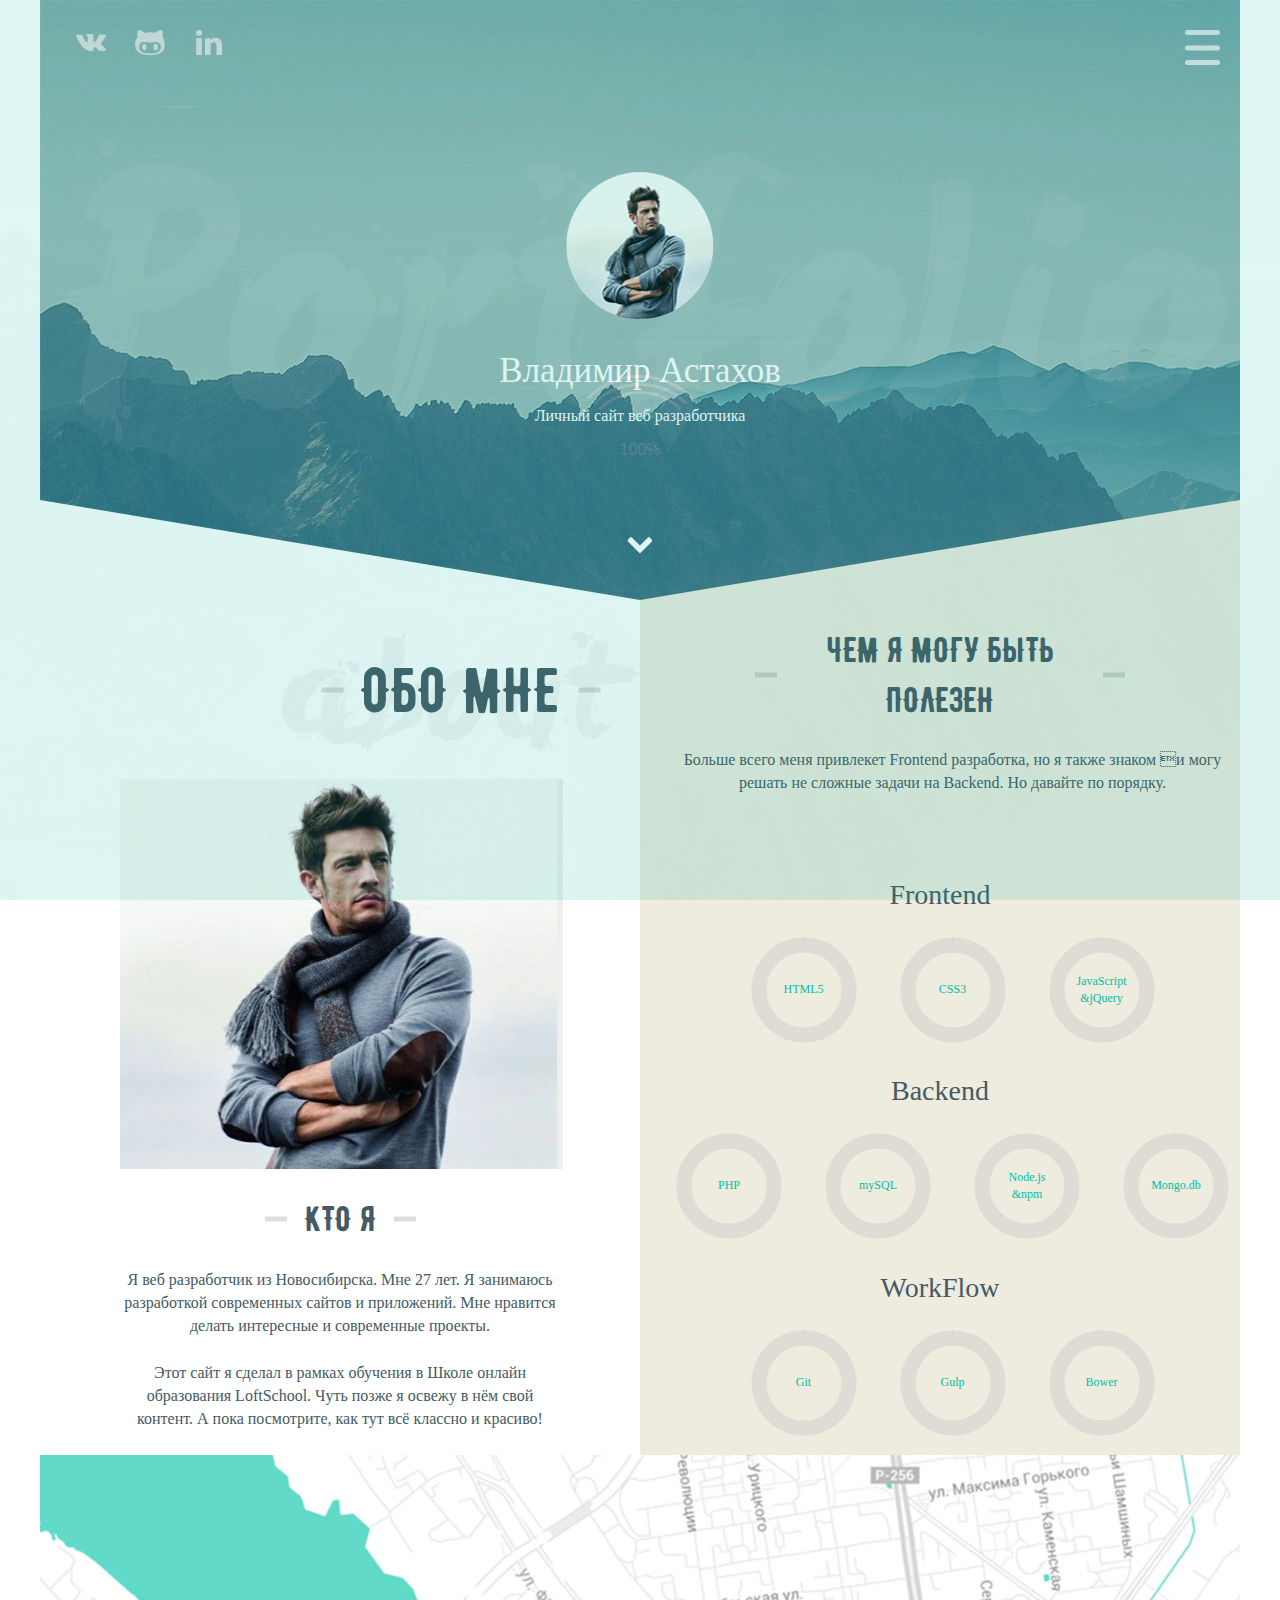
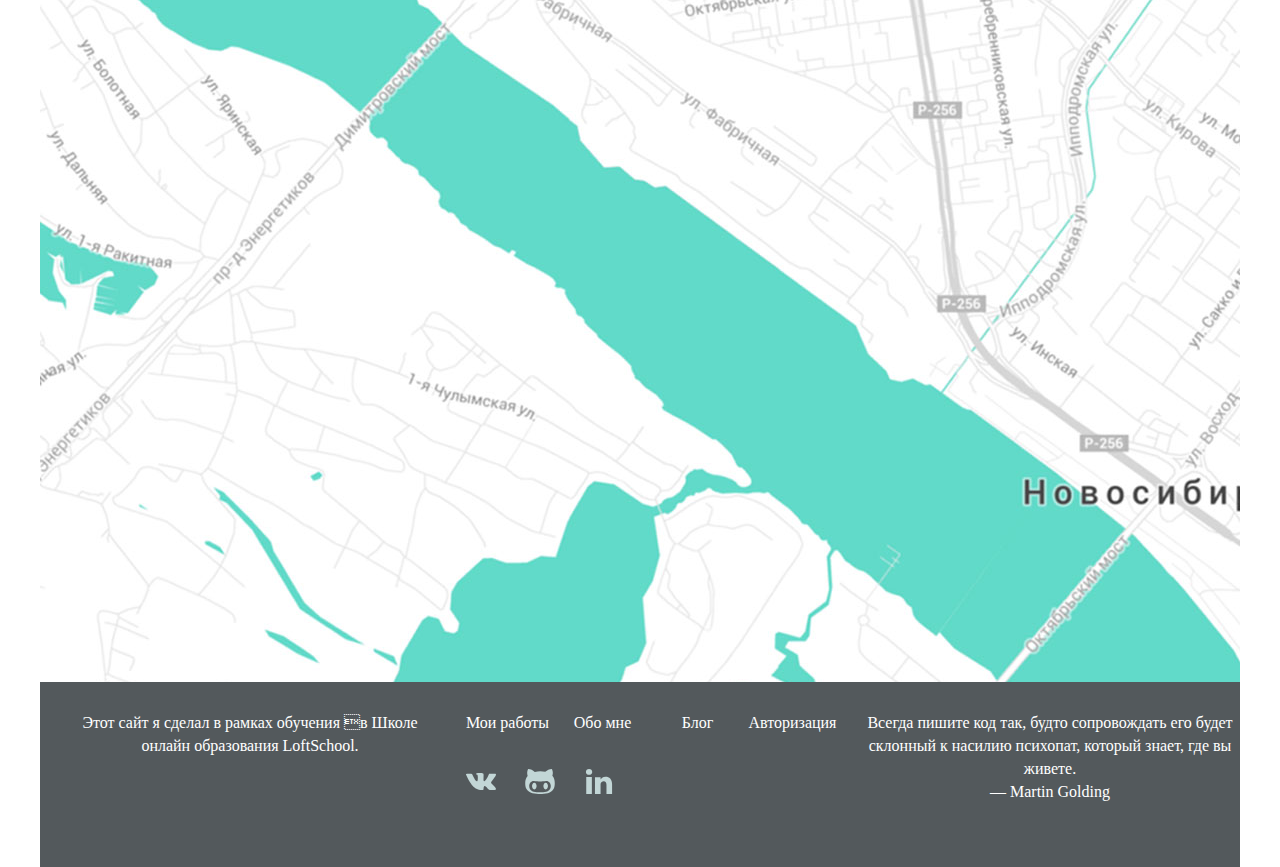
==== commit 70488a16: "js - preloader, fullscreenmenu" ====
--- a/docs/about.html
+++ b/docs/about.html
@@ -8,10 +8,11 @@
     <meta content="" name="keywords">
     <meta content="width=device-width, initial-scale=1" name="viewport">
     <meta content="ie=edge" http-equiv="x-ua-compatible">
-    <link rel="stylesheet" href="/assets/css/foundation.css">
+    <link rel="stylesheet" href="assets/css/foundation.css">
     <link rel="stylesheet" href="assets/css/main.css">
-    <script src="/assets/js/foundation.js" defer></script>
-    <script src="/assets/js/app.js" defer></script><!--[if lt IE 9]>
+    <link rel="stylesheet" href="https://cdnjs.cloudflare.com/ajax/libs/font-awesome/4.7.0/css/font-awesome.min.css">
+    <script src="assets/js/foundation.js" defer></script>
+    <script src="assets/js/app.js" defer></script><!--[if lt IE 9]>
     <script src="http://cdnjs.cloudflare.com/ajax/libs/html5shiv/3.7.2/html5shiv.min.js"></script><![endif]-->
   </head>
   <style>
@@ -26,7 +27,25 @@
   </style>
 </html>
 <body>
+  <div class="preloader">
+    <div class="preloader__spinner">
+      <div class="preloader__animation"></div>
+      <div class="preloader__percents">100%</div>
+    </div>
+  </div>
   <div class="page-content">
+    <div class="fullscreen-menu" style="display: none;">
+      <ul class="fullscreen-menu__list">
+        <li class="fullscreen-menu__item"><a class="fullscreen-menu__link active" href="works.html">
+            <div class="subtitle title__small_fullscreen_menu">Мои работы</div></a></li>
+        <li class="fullscreen-menu__item"><a class="fullscreen-menu__link " href="about.html">
+            <div class="subtitle title__small_fullscreen_menu">Обо мне</div></a></li>
+        <li class="fullscreen-menu__item"><a class="fullscreen-menu__link " href="blog.html">
+            <div class="subtitle title__small_fullscreen_menu">Блог</div></a></li>
+        <li class="fullscreen-menu__item"><a class="fullscreen-menu__link " href="welcome.html">
+            <div class="subtitle title__small_fullscreen_menu">Авторизация</div></a></li>
+      </ul>
+    </div>
     <div class="wrapper">
       <section class="section hero">
         <div class="hero__bg"><img class="hero__bg-img" src="assets/img/bg/portfolio.jpg" alt="">
@@ -47,7 +66,11 @@
               </svg>
             </li>
           </ul>
-        </div><a class="hamburger hero__hamburger" href=""><img class="hamburger__img" src="assets/img/icons/svg/hamburger.svg"></a><a class="down-arrow" href=""><img class="down-arrow__icon" src="assets/img/icons/arrow_down.svg"></a>
+        </div>
+        <div class="hero__hamburger">
+          <!--img(src="assets/img/icons/svg/hamburger.svg",class="hamburger__img")-->
+          <div class="hamburger-menu"><a class="hamburger-menu__link" href="#"><span class="hamburger-menu__link-center"></span></a></div>
+        </div><a class="down-arrow" href=""><img class="down-arrow__icon" src="assets/img/icons/arrow_down.svg"></a>
         <div class="hero__title"><img class="section-title" src="assets/img/decor/portfolio-header.png" alt="">
           <div class="user hero__user-block">
             <div class="user__photo">
@@ -58,11 +81,22 @@
           </div>
         </div>
       </section>
-      <section class="section about">
+      <section class="section about-title">
+        <div class="works-content__triangle">
+          <div class="works-content__triangle_left">
+            <svg class="triangle triangle_fill_white blog_triangle_position" viewbox="0 0 1000 100" preserveAspectRatio="none">
+              <polygon points="0,0 0,100 1000,100"></polygon>
+            </svg>
+          </div>
+          <div class="works-content__triangle_right">
+            <svg class="triangle triangle_fill_beige blog_triangle_position" viewbox="0 0 1000 100" preserveAspectRatio="none">
+              <polygon points="0,100 1000,100 1000,0"></polygon>
+            </svg>
+          </div>
+        </div>
+      </section>
+      <section class="section about-content">
         <div class="about__left">
-          <svg class="triangle triangle_fill_white about__triangles" viewbox="0 0 1000 100" preserveAspectRatio="none">
-            <polygon points="0,0 0,100 1000,100"></polygon>
-          </svg>
           <div class="title about__section-title" style="background-image: url('assets/img/decor/about-header.png');">Обо мне</div>
           <div class="user-about">
             <div class="user-about__picture"><img class="user-about__picture-img" src="assets/img/content/photo.png"></div>
@@ -76,9 +110,6 @@
           </div>
         </div>
         <div class="about__right">
-          <svg class="triangle triangle_fill_beige about__triangles" viewbox="0 0 1000 100" preserveAspectRatio="none">
-            <polygon points="0,100 1000,100 1000,0"></polygon>
-          </svg>
           <div class="about-data">
             <div class="about-data__description">
               <div class="about-data__title">
@@ -189,10 +220,10 @@
     </div>
     <footer class="footer">
       <section class="section footer-main">
-        <div class="footer-main-left">
+        <div class="footer-main-column">
           <div class="footer__text">Этот сайт я сделал в рамках обучения в Школе онлайн образования LoftSchool.</div>
         </div>
-        <div class="footer-main-center">
+        <div class="footer-main-column">
           <ul class="menu footer__menu">
             <li class="menu__item"><a class="menu__link" href="works.html">Мои работы</a></li>
             <li class="menu__item"><a class="menu__link" href="about.html">Обо мне</a></li>
@@ -217,7 +248,7 @@
             </li>
           </ul>
         </div>
-        <div class="footer-main-right">
+        <div class="footer-main-column">
           <div class="footer__text">
             <p>Всегда пишите код так, будто сопровождать его будет склонный к насилию психопат, который знает, где вы живете.</p>
           </div>
--- a/docs/assets/css/main.css
+++ b/docs/assets/css/main.css
@@ -1,28 +1,40 @@
 @import url("https://fonts.googleapis.com/css?family=Roboto:300,400,500");
-.about:after, .feedbacks__title-wrapper:after, .works__title-wrapper:after, .works__left:after, .works__right:after {
+.about-content:after, .slider:after, .works__left:after, .works__right:after {
   content: "";
   display: block;
   clear: both; }
 
+/*
+@mixin desktop() {
+  @media screen and (max-width: 75rem) {
+    @content
+  }
+
+}
+*/
+html, body {
+  width: 100%;
+  min-height: 100%;
+  margin: 0;
+  padding: 0; }
+
 html {
-  height: 100%; }
-  @media screen and (max-width: 1200px) {
+  height: 100%;
+  font-size: 1rem; }
+  @media screen and (max-width: 75rem) {
     html {
-      font-size: 16px; } }
-  @media screen and (max-width: 992px) {
+      font-size: 0.9375rem; } }
+  @media screen and (max-width: 48rem) {
     html {
-      font-size: 15px; } }
-  @media screen and (max-width: 768px) {
+      font-size: 0.875rem; } }
+  @media screen and (max-width: 30rem) {
     html {
-      font-size: 14px; } }
-  @media screen and (max-width: 480px) {
-    html {
-      font-size: 14px; } }
+      font-size: 0.875rem; } }
 
 body {
   height: 100%;
   margin: 0;
-  font-family: "Roboto", Arial, sans-serif;
+  font-family: "Roboto Medium", Arial, sans-serif;
   line-height: 1.42;
   -webkit-font-smoothing: antialiased; }
 
@@ -30,11 +42,14 @@
   display: -webkit-box;
   display: -ms-flexbox;
   display: flex;
-  min-height: 100vh;
   -webkit-box-orient: vertical;
   -webkit-box-direction: normal;
       -ms-flex-direction: column;
-          flex-direction: column; }
+          flex-direction: column;
+  width: 100%;
+  text-align: center;
+  min-width: 100%;
+  min-height: 100%; }
 
 .wrapper {
   -webkit-box-flex: 1;
@@ -42,28 +57,26 @@
           flex: 1;
   font-family: "Roboto regular";
   color: #455a64;
-  max-width: 1200px;
+  max-width: 75rem;
+  width: 100%;
   min-height: 100%;
   position: relative;
   overflow: hidden;
   margin: 0 auto; }
-  @media screen and (max-width: 1200px) {
+  @media screen and (max-width: 75rem) {
     .wrapper {
-      width: 970px; } }
-  @media screen and (max-width: 992px) {
+      width: 75rem; } }
+  @media screen and (max-width: 48rem) {
     .wrapper {
-      width: 750px; } }
-  @media screen and (max-width: 768px) {
-    .wrapper {
-      width: 720px; } }
-  @media screen and (max-width: 480px) {
+      width: 100%; } }
+  @media screen and (max-width: 30rem) {
     .wrapper {
       width: 95%; } }
 
 /*
 .wrapper:after {
 	content:"";
-	height:185px;
+	height:11.5625rem;
 	display: block;
 
 
@@ -85,6 +98,9 @@
 * {
   box-sizing: border-box; }
 
+a {
+  text-decoration: none; }
+
 @font-face {
   font-family: 'bernier';
   src: url("../fonts/bernierregular-regular-webfont.woff") format("woff");
@@ -92,6 +108,12 @@
   font-style: normal; }
 
 @font-face {
+  font-family: 'bernier_regularregular';
+  src: url("../fonts/BERNIERRegular-Regular.otf") format("otf");
+  font-weight: normal;
+  font-style: normal; }
+
+@font-face {
   font-family: 'Roboto Medium';
   src: url("../fonts/Roboto-Medium.ttf") format("ttf"); }
 
@@ -114,18 +136,50 @@
 .about-data__text {
   color: #455a64;
   font-family: "Roboto regular";
-  font-size: 16px;
-  margin-left: 25px;
-  margin-bottom: 60px; }
-
-.about {
-  background: #eeebdf; }
+  font-size: 1rem;
+  margin-left: 1.5625rem;
+  margin-bottom: 3.75rem; }
+
+/*.about {
+  @extend %clearfix;
+  background: $beige;
+  display: flex;
+  @include tabletssmall {
+    flex-direction: column;
+    flex-wrap: wrap;
+  }
+}*/
+.about-title {
+  position: relative; }
+
+.about-content {
+  background: #eeebdf;
+  display: -webkit-box;
+  display: -ms-flexbox;
+  display: flex; }
+  @media screen and (max-width: 48rem) {
+    .about-content {
+      -webkit-box-orient: vertical;
+      -webkit-box-direction: normal;
+          -ms-flex-direction: column;
+              flex-direction: column; } }
 
 .about__left, .about__right {
-  float: left;
+  /*float: left;
+  width: 50%;*/
+  -webkit-box-flex: 1;
+      -ms-flex: 1;
+          flex: 1;
   width: 50%;
-  position: relative;
-  height: 100%; }
+  flex: 1;
+  position: relative; }
+  @media screen and (max-width: 48rem) {
+    .about__left, .about__right {
+      -webkit-box-orient: vertical;
+      -webkit-box-direction: normal;
+          -ms-flex-direction: column;
+              flex-direction: column;
+      width: 100%; } }
 
 .about__left {
   background: #fff; }
@@ -138,7 +192,7 @@
   bottom: 100%; }
 
 .about__map {
-  height: 827px; }
+  height: 51.6875rem; }
 
 .about__section-title {
   position: absolute;
@@ -148,13 +202,13 @@
           transform: translateX(-50%); }
 
 .articles__item {
-  margin-bottom: 60px; }
+  margin-bottom: 3.75rem; }
 
 .articles__title {
   text-decoration: none;
   font-family: 'bernier';
   color: #455a64;
-  font-size: 35px; }
+  font-size: 2.1875rem; }
 
 .articles__create_time {
   font-family: "Roboto regular";
@@ -166,38 +220,38 @@
 
 .auth-btn {
   color: #fff;
-  height: 45px;
-  width: 180px;
+  height: 2.8125rem;
+  width: 11.25rem;
   text-align: center;
-  border: 1px solid #fff;
-  border-radius: 6px; }
+  border: 0.0625rem solid #fff;
+  border-radius: 0.375rem; }
 
 .auth-btn__link {
   color: #fff;
   text-decoration: none;
   text-align: center;
   margin: auto;
-  line-height: 45px; }
+  line-height: 2.8125rem; }
 
 .auth {
   position: relative;
-  width: 380px;
-  height: 395px;
+  width: 23.75rem;
+  height: 24.6875rem;
   background-color: #e9eff2;
   opacity: 0.85;
-  padding-top: 40px;
-  border-radius: 3px; }
+  padding-top: 2.5rem;
+  border-radius: 0.1875rem; }
 
 .auth__title {
   width: 100%;
-  margin-bottom: 40px; }
+  margin-bottom: 2.5rem; }
 
 .login_input, .password__input {
   width: 90%;
-  height: 45px;
-  border-radius: 6px;
-  margin: 0 20px;
-  margin-bottom: 20px;
+  height: 2.8125rem;
+  border-radius: 0.375rem;
+  margin: 0 1.25rem;
+  margin-bottom: 1.25rem;
   outline: none;
   border: none;
   background-color: #fff; }
@@ -206,10 +260,10 @@
   font-family: "Roboto Bold"; }
 
 .auth__menu {
-  min-height: 45px;
-  width: 100%;
-  position: absolute;
-  bottom: 0px;
+  min-height: 2.8125rem;
+  width: 100%;
+  position: absolute;
+  bottom: 0rem;
   position: absolute;
   left: 50%;
   -webkit-transform: translateX(-50%);
@@ -224,16 +278,16 @@
 /*
 input[type="checkbox"] {
   position: absolute;
-  left: -9999px;
+  left: -624.9375rem;
 }
 input[type="checkbox"] + label {
   //background: url(sprite.gif) 0 0 no-repeat;
   background-color: $green;
   color: $white;
-  padding-left: 20px;
+  padding-left: 1.25rem;
 }
 input[type="checkbox"]:checked + label {
-  background-position: 0 -32px;
+  background-position: 0 -2rem;
 }
 */
 .blog-content {
@@ -243,29 +297,29 @@
   color: #fff; }
 
 .blog-content__left {
-  width: 300px;
+  width: 18.75rem;
   float: left;
   height: 100%; }
 
 .blog-content__right {
-  width: 700px;
-  margin: 0 100px;
+  width: 43.75rem;
+  margin: 0 6.25rem;
   float: left; }
 
 .blog-content__triangle {
   position: absolute;
-  height: 100px;
+  height: 6.25rem;
   width: 100%;
   bottom: 100%; }
 
 .blog-content__triangle_left, .blog-content__triangle_right {
   width: 50%;
-  height: 100px;
+  height: 6.25rem;
   float: left; }
 
 .btn {
-  padding: 10px 15px;
-  border-radius: 5px;
+  padding: 0.625rem 0.9375rem;
+  border-radius: 0.3125rem;
   background: #20b5a1;
   color: #fff;
   display: inline-block;
@@ -345,7 +399,7 @@
   stroke-dasharray: 282.6 282.6; }
 
 .down-arrow {
-  bottom: 40px;
+  bottom: 2.5rem;
   position: absolute;
   left: 50%;
   -webkit-transform: translateX(-50%);
@@ -354,81 +408,107 @@
 
 .feedbacks {
   width: 100%;
-  height: 1140px; }
+  height: auto;
+  position: relative; }
 
 .feedbacks-data__wrapper {
   width: 100%;
-  height: 940px;
+  height: 58.75rem;
   background-image: url("../img/bg/feedbacks_bg.jpg");
   background-repeat: no-repeat; }
 
 .feedbacks-data {
   width: 100%;
-  height: 200px;
+  height: 12.5rem;
   display: -webkit-box;
   display: -ms-flexbox;
   display: flex; }
-  @media screen and (max-width: 480px) {
+  @media screen and (max-width: 30rem) {
     .feedbacks-data {
       -webkit-box-orient: vertical;
       -webkit-box-direction: normal;
           -ms-flex-direction: column;
               flex-direction: column;
-      height: 400px; } }
+      height: 25rem;
+      -webkit-box-align: center;
+          -ms-flex-align: center;
+              align-items: center; } }
 
 .feedbacks-data_position_left, .feedbacks-data_position_right {
   -webkit-box-flex: 1;
       -ms-flex: 1;
           flex: 1; }
 
-.feedbacks__title-wrapper {
-  position: relative;
-  height: 200px; }
-
 .feedbacks__section-title {
-  position: absolute;
-  left: 50%;
-  -webkit-transform: translateX(-50%);
-      -ms-transform: translateX(-50%);
-          transform: translateX(-50%); }
+  position: absolute; }
 
 .feedbacks__item {
   text-align: left;
-  width: 66.6%;
-  height: 100%; }
+  width: 25rem;
+  height: 100%;
+  padding: 0.625rem;
+  position: relative; }
+  @media screen and (max-width: 41.25rem) {
+    .feedbacks__item {
+      width: auto;
+      max-width: 25rem;
+      margin-bottom: 3.75rem; } }
 
 .margin_right {
   margin-left: 33.3%; }
-  @media screen and (max-width: 768px) {
+  @media screen and (max-width: 48rem) {
     .margin_right {
-      margin-left: 22px; } }
+      margin-left: 1.375rem; } }
 
 .feedbacks__item-user {
   display: -webkit-box;
   display: -ms-flexbox;
-  display: flex; }
+  display: flex;
+  margin-top: auto;
+  vertical-align: middle;
+  -webkit-box-pack: center;
+      -ms-flex-pack: center;
+          justify-content: center;
+  -webkit-box-align: center;
+      -ms-flex-align: center;
+          align-items: center; }
 
 .feedbacks__item-photo {
   -webkit-box-flex: 1;
       -ms-flex: 1;
           flex: 1;
-  width: 77px;
-  height: 77px;
+  width: 4.6875rem;
+  height: 4.6875rem;
   border-radius: 50%;
-  margin-bottom: 20px;
   overflow: hidden;
   display: inline-block;
+  vertical-align: middle;
+  -ms-flex-item-align: center;
+      -ms-grid-row-align: center;
+      align-self: center;
   float: left; }
 
 .feedbacks__item-img {
-  width: 100%;
-  height: 100%; }
+  width: 100%; }
 
 .feedbacks-data {
-  margin-bottom: 68px; }
+  padding-top: 3.4375rem;
+  margin-bottom: 4.25rem; }
+
+.feedbacks__item-quote {
+  position: absolute;
+  top: -3.4375rem;
+  color: rgba(69, 90, 100, 0.2);
+  font-size: 2.25rem; }
+  @media screen and (max-width: 41.25rem) {
+    .feedbacks__item-quote {
+      left: 50%;
+      -webkit-transform: translateX(-50%);
+          -ms-transform: translateX(-50%);
+              transform: translateX(-50%); } }
 
 .feedbacks-data__text {
-  margin-bottom: 20px; }
+  margin-bottom: 1.25rem; }
 
 .feedbacks__item-signanure {
   -webkit-box-flex: 4;
@@ -436,7 +516,7 @@
           flex: 4;
   color: #20b5a1;
   float: left;
-  margin-left: 20px;
+  margin-left: 1.25rem;
   vertical-align: middle;
   display: -webkit-box;
   display: -ms-flexbox;
@@ -457,11 +537,12 @@
   width: 100%; }
 
 .form-connect {
-  width: 380px;
-  height: 460px;
+  width: 26rem;
+  height: 28.75rem;
   margin: 0 auto;
   background: linear-gradient(to bottom, #ede5e0, #26737c);
-  border-radius: 8px;
+  border-radius: 0.5rem;
+  position: relative;
   display: -webkit-box;
   display: -ms-flexbox;
   display: flex;
@@ -473,36 +554,56 @@
       -ms-flex-pack: justify;
           justify-content: space-between; }
 
+.form-connect__inputs {
+  padding: 0 1.25rem;
+  margin-bottom: 1.25rem; }
+
+.reviews__form-input {
+  margin-bottom: 1.25rem; }
+
+.reviews__form-element {
+  display: block;
+  width: 100%;
+  padding: 0.5rem;
+  border-radius: 0.375rem;
+  border: 0.125rem solid transparent; }
+  .reviews__form-element:focus {
+    outline: none;
+    border: 0.125rem solid #009688; }
+
 .form-connect__name, .form-connect__email {
-  width: 90%;
-  height: 45px;
-  border-radius: 6px;
-  margin: 0 20px;
-  margin-bottom: 20px;
+  display: block;
+  width: 100%;
+  padding: 0.5rem;
+  border-radius: 0.375rem;
+  margin-bottom: 1.25rem;
   outline: none;
   border: none; }
+  .form-connect__name:focus, .form-connect__email:focus {
+    outline: none;
+    border: 0.125rem solid #26bbaa; }
 
 .form-connect__text {
-  width: 90%;
-  height: 140px;
-  border-radius: 6px;
-  margin: 0 20px;
-  margin-bottom: 20px;
+  display: block;
+  width: 100%;
+  height: 8.75rem;
+  padding: 0.5rem;
+  border-radius: 0.375rem;
   resize: none;
   outline: none;
   border: none; }
 
 .form-connect__btn-wrapper {
   width: 100%;
-  height: 45px;
+  height: 2.8125rem;
   background-color: #26bbaa;
-  border-bottom-left-radius: 8px;
-  border-bottom-right-radius: 8px; }
+  border-bottom-left-radius: 0.5rem;
+  border-bottom-right-radius: 0.5rem; }
 
 .form-connect__btn-wrapper_left, .form-connect__btn-wrapper_right {
   width: 50%;
   float: left;
-  height: 45px;
+  height: 2.8125rem;
   text-align: center;
   display: -webkit-box;
   display: -ms-flexbox;
@@ -515,29 +616,137 @@
           align-items: center; }
 
 .form-connect__btn-wrapper_left {
-  border-bottom-left-radius: 8px; }
+  border-bottom-left-radius: 0.5rem; }
 
 .form-connect__btn-wrapper_right {
   background-color: #268e8c;
-  border-left: 1px solid #fff;
-  border-bottom-right-radius: 8px; }
+  border-left: 0.0625rem solid #fff;
+  border-bottom-right-radius: 0.5rem; }
 
 .form-connect__btn {
   font-family: "Roboto Medium";
   color: #fff; }
 
-.hamburger {
+.fullscreen-menu {
+  height: 100%;
+  width: 100%;
+  background-color: rgba(0, 191, 165, 0.9);
+  padding-top: 5rem;
+  z-index: 30;
+  position: fixed;
+  display: none; }
+
+.fullscreen-menu__list {
+  position: absolute;
+  top: 50%;
+  left: 50%;
+  -webkit-transform: translate(-50%, -50%);
+      -ms-transform: translate(-50%, -50%);
+          transform: translate(-50%, -50%); }
+
+.fullscreen-menu__link {
   display: block; }
-
-.hamburger__img {
-  width: 40px;
-  height: 35px; }
+  .fullscreen-menu__link .title__small_fullscreen_menu:after, .fullscreen-menu__link .title__small_fullscreen_menu:before {
+    opacity: 0;
+    transition: 0.5s; }
+  .fullscreen-menu__link:hover .title__small_fullscreen_menu, .fullscreen-menu__link.active .title__small_fullscreen_menu {
+    color: #fff; }
+    .fullscreen-menu__link:hover .title__small_fullscreen_menu:after, .fullscreen-menu__link:hover .title__small_fullscreen_menu:before, .fullscreen-menu__link.active .title__small_fullscreen_menu:after, .fullscreen-menu__link.active .title__small_fullscreen_menu:before {
+      background: #fff;
+      opacity: 1; }
+
+/*.hamburger
+{
+  display: block;
+
+
+  //background-image:  url("../img/icons/svg/hamburger.svg");
+
+
+}
+/*
+.hamhamburger__img{
+  width: 2.5rem;
+  height: 2.1875rem;
+}
+*/
+.hamburger-menu {
+  width: 2.1875rem;
+  height: 2.1875rem; }
+  .hamburger-menu__link {
+    opacity: .6;
+    font-size: 2.875rem;
+    position: relative;
+    display: block;
+    height: 100%;
+    z-index: 50;
+    transition: 0.5s; }
+    .hamburger-menu__link:hover {
+      opacity: 1; }
+    .hamburger-menu__link::before {
+      content: "";
+      display: block;
+      position: absolute;
+      top: 0;
+      height: 0.3125rem;
+      width: 100%;
+      background-color: #fff;
+      border-radius: 0.625rem;
+      -webkit-transform-origin: center center;
+          -ms-transform-origin: center center;
+              transform-origin: center center;
+      transition: 0.5s; }
+    .hamburger-menu__link::after {
+      content: "";
+      display: block;
+      position: absolute;
+      bottom: 0;
+      height: 0.3125rem;
+      width: 100%;
+      background-color: #fff;
+      border-radius: 0.625rem;
+      -webkit-transform-origin: center center;
+          -ms-transform-origin: center center;
+              transform-origin: center center;
+      transition: 0.5s; }
+
+.hamburger-menu__link.active::before {
+  -webkit-transform: translateY(-50%) rotate(-45deg);
+      -ms-transform: translateY(-50%) rotate(-45deg);
+          transform: translateY(-50%) rotate(-45deg);
+  top: 50%; }
+
+.hamburger-menu__link.active::after {
+  -webkit-transform: translateY(50%) rotate(45deg);
+      -ms-transform: translateY(50%) rotate(45deg);
+          transform: translateY(50%) rotate(45deg);
+  bottom: 50%; }
+
+.hamburger-menu__link.active .hamburger-menu__link-center {
+  opacity: 0; }
+
+.hamburger-menu__link-center {
+  content: "";
+  display: block;
+  position: absolute;
+  top: 50%;
+  -webkit-transform: translateY(-50%);
+      -ms-transform: translateY(-50%);
+          transform: translateY(-50%);
+  height: 0.3125rem;
+  width: 100%;
+  background-color: #fff;
+  border-radius: 0.625rem;
+  -webkit-transform-origin: center center;
+      -ms-transform-origin: center center;
+          transform-origin: center center;
+  transition: 0.5s; }
 
 .map {
   background-image: url("../img/content/map.jpg"); }
 
 .menu {
-  height: 45px;
+  height: 2.8125rem;
   display: -webkit-box;
   display: -ms-flexbox;
   display: flex;
@@ -556,22 +765,101 @@
 .menu__link {
   text-decoration: none;
   font-family: "Roboto Medium";
-  color: #fff;
-  line-height: 45px; }
+  color: #fff; }
 
 .menu_green {
-  border-bottom-left-radius: 3px;
-  border-bottom-right-radius: 3px; }
+  border-bottom-left-radius: 0.1875rem;
+  border-bottom-right-radius: 0.1875rem; }
   .menu_green .menu__item {
     text-align: center;
-    border-right: solid 1px #fff;
-    margin: 0px;
-    border-bottom-left-radius: 3px;
-    border-bottom-right-radius: 3px; }
+    border-right: solid 0.0625rem #fff;
+    margin: 0rem;
+    border-bottom-left-radius: 0.1875rem;
+    border-bottom-right-radius: 0.1875rem; }
   .menu_green .menu__item:last-child {
     border-right: none; }
   .menu_green .menu__item:hover {
     background-color: #0d9089; }
+  .menu_green .menu__link {
+    line-height: 2.8125rem; }
+
+.preloader {
+  position: fixed;
+  top: 0;
+  left: 0;
+  bottom: 0;
+  right: 0;
+  background: url("../img/bg/bg.jpg");
+  background-color: rgba(0, 191, 165, 0.9);
+  background-size: cover;
+  display: -webkit-box;
+  display: -ms-flexbox;
+  display: flex;
+  -webkit-box-pack: center;
+      -ms-flex-pack: center;
+          justify-content: center;
+  -webkit-box-align: center;
+      -ms-flex-align: center;
+          align-items: center;
+  z-index: 50; }
+
+.preloader__spinner {
+  width: 9.375rem;
+  height: 9.375rem;
+  position: relative; }
+
+.preloader__animation {
+  width: 100%;
+  height: 100%;
+  position: relative;
+  -webkit-animation: preloader 1s linear infinite;
+          animation: preloader 1s linear infinite; }
+  .preloader__animation, .preloader__animation::before, .preloader__animation::after {
+    content: "";
+    display: block;
+    position: absolute;
+    border: 0.1875rem solid transparent;
+    border-top-color: #fff;
+    border-radius: 50%; }
+  .preloader__animation::before {
+    top: 0.3125rem;
+    left: 0.3125rem;
+    bottom: 0.3125rem;
+    right: 0.3125rem;
+    -webkit-animation: preloader 2.5s linear infinite;
+            animation: preloader 2.5s linear infinite; }
+  .preloader__animation::after {
+    top: 0.8125rem;
+    left: 0.8125rem;
+    bottom: 0.8125rem;
+    right: 0.8125rem;
+    -webkit-animation: preloader 2s linear infinite;
+            animation: preloader 2s linear infinite; }
+
+.preloader__percents {
+  position: absolute;
+  top: 50%;
+  left: 50%;
+  -webkit-transform: translate(-50%, -50%);
+      -ms-transform: translate(-50%, -50%);
+          transform: translate(-50%, -50%);
+  color: #fff; }
+
+@-webkit-keyframes preloader {
+  from {
+    -webkit-transform: rotate(0deg);
+            transform: rotate(0deg); }
+  to {
+    -webkit-transform: rotate(360deg);
+            transform: rotate(360deg); } }
+
+@keyframes preloader {
+  from {
+    -webkit-transform: rotate(0deg);
+            transform: rotate(0deg); }
+  to {
+    -webkit-transform: rotate(360deg);
+            transform: rotate(360deg); } }
 
 .section-title {
   display: inline-block; }
@@ -583,7 +871,7 @@
   text-decoration: none; }
 
 .sidemenu__item:hover {
-  border-right: 1px solid #00bfa5; }
+  border-right: 0.0625rem solid #00bfa5; }
   .sidemenu__item:hover .sidemenu__title {
     font-family: "Roboto Bold";
     color: #00bfa5; }
@@ -598,17 +886,17 @@
 .skills-section__item {
   position: relative;
   display: inline-block;
-  width: 110px;
-  height: 110px;
-  margin-left: 35px; }
+  width: 6.875rem;
+  height: 6.875rem;
+  margin-left: 2.1875rem; }
 
 .skills-section__item:first-child {
-  margin-left: 25px; }
+  margin-left: 1.5625rem; }
 
 .skill-section__title {
   font-family: "Roboto Medium";
-  font-size: 28px;
-  padding: 20px 30px; }
+  font-size: 1.75rem;
+  padding: 1.25rem 1.875rem; }
 
 .skill__name {
   position: absolute;
@@ -618,13 +906,13 @@
       -ms-transform: translate(-50%, -50%);
           transform: translate(-50%, -50%);
   font-family: "Roboto Medium";
-  font-size: 12px;
+  font-size: 0.75rem;
   color: #00bfa5;
   white-space: pre-line; }
 
 .slider {
   height: 100vh;
-  min-height: 650px;
+  min-height: 40.625rem;
   background-color: #efeee9;
   display: -webkit-box;
   display: -ms-flexbox;
@@ -634,82 +922,121 @@
       -ms-flex-direction: column;
           flex-direction: column;
   -ms-flex-wrap: wrap;
-      flex-wrap: wrap; }
-  @media screen and (max-width: 768px) {
+      flex-wrap: wrap;
+  overflow: hidden; }
+  @media screen and (max-width: 48rem) {
     .slider {
       -ms-flex-wrap: nowrap;
           flex-wrap: nowrap;
-      height: auto; } }
+      height: 55.3125rem; } }
 
 .slider__description {
+  width: 50%;
   height: 100%;
   background-color: #eeebdf;
   display: -webkit-box;
   display: -ms-flexbox;
   display: flex; }
-  @media screen and (max-width: 768px) {
+  @media screen and (max-width: 48rem) {
     .slider__description {
-      padding: 20px 0;
-      background-color: #efeee9; } }
+      height: auto;
+      width: auto;
+      display: block;
+      -webkit-box-flex: 1;
+          -ms-flex: 1;
+              flex: 1; } }
 
 .slider__display {
-  -webkit-box-flex: 3;
-      -ms-flex: 3;
-          flex: 3; }
-  @media screen and (max-width: 768px) {
+  width: 50%;
+  height: 70%;
+  display: -webkit-box;
+  display: -ms-flexbox;
+  display: flex;
+  -webkit-box-pack: center;
+      -ms-flex-pack: center;
+          justify-content: center;
+  -webkit-box-align: center;
+      -ms-flex-align: center;
+          align-items: center; }
+  @media screen and (max-width: 48rem) {
     .slider__display {
-      -webkit-box-ordinal-group: 0;
-          -ms-flex-order: -1;
-              order: -1;
-      padding: 20px 0; } }
+      width: auto;
+      padding: 1.875rem 0;
+      -webkit-box-ordinal-group: -9;
+          -ms-flex-order: -10;
+              order: -10;
+      height: auto;
+      -webkit-box-flex: 1;
+          -ms-flex: 1;
+              flex: 1;
+      height: 45%; } }
 
 .slider__btns {
-  min-height: 162px;
-  max-height: 162px;
+  width: 50%;
+  height: 30%;
   -webkit-box-flex: 1;
       -ms-flex: 1;
           flex: 1;
   display: -webkit-box;
   display: -ms-flexbox;
   display: flex; }
-  @media screen and (max-width: 768px) {
+  @media screen and (max-width: 48rem) {
     .slider__btns {
-      padding: 20px 0; } }
+      width: auto; } }
 
 .slider__description-title {
-  margin-bottom: 20px; }
+  margin-bottom: 1.25rem; }
 
 .slider__description-skills {
-  padding: 20px 0;
-  border-top: 1px solid #20b5a1;
-  border-bottom: 1px solid #20b5a1;
+  padding: 1.25rem 0;
+  border-top: 0.0625rem solid #20b5a1;
+  border-bottom: 0.0625rem solid #20b5a1;
   color: #20b5a1;
   text-align: center;
   text-transform: uppercase;
   font-weight: 500;
-  margin-bottom: 40px;
+  margin-bottom: 2.5rem;
   font-family: "Roboto Medium";
-  font-size: 16px; }
-
-.slider__description-btn {
+  font-size: 1rem; }
+
+.slider__description-btn-wrapper {
   text-align: center; }
+
+.slider__description__btn {
+  padding: 0.625rem 1.25rem;
+  display: inline-block;
+  background: #00bfa5;
+  color: #fff;
+  border-radius: 0.5rem;
+  border: 0.0625rem solid transparent;
+  transition: 0.5s;
+  margin: 0 auto; }
+  .slider__description__btn:hover {
+    background: #fff;
+    color: #00bfa5;
+    border: 0.0625rem solid #00bfa5; }
+
+.fa-link {
+  padding-right: 0.3125rem;
+  font-size: 1.25rem;
+  display: inline-block;
+  vertical-align: middle; }
+
+.slider__description__btn-text {
+  display: inline-block;
+  vertical-align: middle; }
 
 .slider__description-info {
   width: 80%;
   margin: auto; }
 
-.slider__display-block {
-  width: 450px;
-  max-height: 400px;
-  margin: auto; }
-
 .slider__display-block ul {
   display: none; }
 
 .slider__display-pic {
-  display: block;
-  max-height: 400px;
-  width: 100%; }
+  max-height: 95%;
+  width: auto;
+  max-width: 95%; }
 
 .slider__list {
   position: absolute;
@@ -748,8 +1075,8 @@
     display: inline-block; }
 
 .slider__btns__down, .slider__btns__up {
-  width: 100%;
-  height: 162px;
+  width: 50%;
+  height: 100%;
   position: relative;
   overflow: hidden;
   min-height: 100%;
@@ -758,21 +1085,39 @@
           flex: 1;
   display: -webkit-box;
   display: -ms-flexbox;
-  display: flex; }
+  display: flex;
+  -webkit-box-align: center;
+      -ms-flex-align: center;
+          align-items: center; }
+
+.slider__btns_link {
+  display: block;
+  position: absolute;
+  left: 0;
+  top: 0;
+  right: 0;
+  left: 0;
+  width: 100%;
+  height: 100%;
+  background: rgba(0, 0, 0, 0.3);
+  transition: 0.5s; }
+  .slider__btns_link:hover {
+    background: rgba(0, 0, 0, 0.5); }
+  .slider__btns_link_color_lighten {
+    background: rgba(0, 0, 0, 0.1); }
+    .slider__btns_link_color_lighten:hover {
+      background: rgba(0, 0, 0, 0.4); }
+  .slider__btns_link:hover .slider__button {
+    color: #fff; }
 
 .slider__btns__photo {
-  position: relative;
-  width: 100%;
-  max-width: 300px;
-  min-width: 200px;
-  height: 100%; }
-
-.slider__btns__photo1 {
-  width: 100%;
-  height: 100%;
-  margin: auto; }
-
-.slider__down-arrow {
+  max-height: 95%;
+  display: block;
+  margin: 0 auto;
+  width: 90%;
+  max-width: 95%; }
+
+.slider__down-arrow-icon {
   z-index: 600;
   position: absolute;
   top: 50%;
@@ -781,138 +1126,23 @@
       -ms-transform: translate(-50%, -50%);
           transform: translate(-50%, -50%); }
 
-.slider__btns__fon {
-  width: 300px;
-  height: 100%;
-  position: absolute;
-  left: 0;
-  top: 0; }
-  .slider__btns__fon_up {
-    background-color: rgba(187, 185, 176, 0.5);
-    z-index: 599; }
-  .slider__btns__fon_down {
-    background-color: rgba(194, 193, 189, 0.5);
-    z-index: 599; }
-
-/*
-.slider__btns__fon_right {
-  width: 300px;
-  height: 100%;
-
-
-}*/
-/*
-.slider__btns__fon {
-  display: flex;
-  flex: 1;
-
-  &_right {
-
-   // @include centered();
-    background-color: rgba(#bbb9b0,0.5);
-  }
-  &_left {
-
-    //@include centered();
-    background-color: rgba(#c2c1bd,0.5);
-
-  }
-
-}
-*/
-/*
-.slider__description__text {
-  @include centered();
-
-}
-
-.slider__description__title {
-  margin-bottom: 40px;
-}
-
-
-.slider__description__technology {
-  height: 50px;
-  font-family: "Roboto Medium" ;
-  color: #20b5a1;
-  font-size: 16px;
-  padding: 17px 0px;
-  border-bottom: 1px solid #20b5a1;
-  border-top: 1px solid #20b5a1;
-  margin-bottom: 40px;
-
-
-}
-.slider__description__link {
-  height: 45px;
-  background-color:  #20b5a1;
-  color: $color_real_whilte;
-  text-decoration: none;
-  font-family:"Roboto Bold";
-  font-size: 16px;
-  padding: 17px;
-}
-
-.slider__description__link-icon {
-  line-height: 25px;
-  display: block;
-  vertical-align: middle;
-  fill: $white;
-
-}
-
-
-//////
-
-.slider-top {
-  position: relative;
-  min-height: 70%;
-
-}
-
-
-.slider__main-photo-wrapper {
-  width: 220px;
-  height: 300px;
-  @include centered();
-
-}
-.slider__right-photo-wrapper {
-  width: 114px;
-  height: 300px;
-  @include centered(y);
-
-}
-.slider__left-photo-wrapper {
-  width: 114px;
-  height: 300px;
-  @include centered(y);
-
-}
-
-
-.slider__down-arrow {
-  @include centered();
-}
-
-*/
 .socials {
-  width: 160px;
+  width: 10rem;
   z-index: 1000; }
 
 .socials__item {
   display: inline-block;
   list-style: none;
-  margin-left: 25px; }
+  margin-left: 1.5625rem; }
 
 .socials__item:first-child {
-  margin-left: 0px; }
+  margin-left: 0rem; }
 
 .socials__icon {
-  line-height: 25px;
+  line-height: 1.5625rem;
   display: block;
-  width: 30px;
-  height: 25px;
+  width: 1.875rem;
+  height: 1.5625rem;
   vertical-align: middle;
   fill: #c2d6d6; }
 
@@ -927,23 +1157,18 @@
 
 .subtitle {
   color: #455a64;
-  font-size: 35px;
-  padding: 0 60px;
+  font-size: 2.1875rem;
+  padding: 1.5625rem 5rem;
+  max-width: 28.125rem;
   font-family: 'bernier';
   display: inline-block;
   text-transform: uppercase;
-  max-width: 395px;
-  position: relative;
-  background-size: contain;
-  background-position: center center;
-  background-repeat: no-repeat;
-  text-align: center; }
-  @media screen and (max-width: 480px) {
+  position: relative; }
+  @media screen and (max-width: 30rem) {
     .subtitle {
-      font-size: 28px;
-      padding: 0 60px; } }
+      font-size: 1.75rem; } }
   .subtitle_line {
-    padding: 37px 66px; }
+    padding: 2.3125rem 4.125rem; }
   .subtitle:after, .subtitle:before {
     content: "";
     display: block;
@@ -953,31 +1178,32 @@
         -ms-transform: translateY(-50%);
             transform: translateY(-50%);
     background: rgba(69, 90, 100, 0.2);
-    width: 22px;
-    height: 5px; }
+    width: 1.375rem;
+    height: 0.3125rem; }
   .subtitle:after {
-    right: 15px; }
+    right: 2.5rem; }
   .subtitle:before {
-    left: 15px; }
+    left: 2.5rem; }
 
 .title {
   color: #455a64;
-  font-size: 63px;
+  font-size: 3.9375rem;
   font-family: 'bernier';
-  padding: 45px 80px;
+  padding: 2.8125rem 5rem;
   display: inline-block;
   position: relative;
   background-size: contain;
   background-position: center center;
-  background-repeat: no-repeat; }
-  @media screen and (max-width: 768px) {
+  background-repeat: no-repeat;
+  text-transform: uppercase;
+  text-align: center;
+  /* @include tablets{
+    // padding: 2.8125rem 2.5rem;
+   }
+   */ }
+  @media screen and (max-width: 30rem) {
     .title {
-      font-size: 49px;
-      padding: 45px 40px; } }
-  @media screen and (max-width: 768px) {
-    .title {
-      font-size: 35px;
-      padding: 45px 40px; } }
+      font-size: 3.625rem; } }
   .title:after, .title:before {
     content: "";
     display: block;
@@ -987,12 +1213,12 @@
         -ms-transform: translateY(-50%);
             transform: translateY(-50%);
     background: rgba(69, 90, 100, 0.2);
-    width: 22px;
-    height: 5px; }
+    width: 1.375rem;
+    height: 0.3125rem; }
   .title:after {
-    right: 40px; }
+    right: 2.5rem; }
   .title:before {
-    left: 40px; }
+    left: 2.5rem; }
 
 .title_color_white {
   color: #fff; }
@@ -1000,7 +1226,7 @@
     background: rgba(255, 255, 255, 0.2); }
 
 .triangle {
-  height: 100px;
+  height: 6.25rem;
   width: 100%; }
   .triangle_fill_white {
     fill: #fff; }
@@ -1010,15 +1236,15 @@
     fill: #efeee9; }
 
 .user-about {
-  margin: 0 80px; }
+  margin: 0 5rem; }
 
 .user-about__title {
   text-align: center; }
 
 .user-about__picture {
   display: block;
-  width: 443px;
-  height: 390px; }
+  width: 27.6875rem;
+  height: 24.375rem; }
 
 .user-about__picture-img {
   width: 100%;
@@ -1026,26 +1252,26 @@
 
 .user-about__text {
   font-family: "Roboto regular";
-  font-size: 16px;
+  font-size: 1rem;
   color: #455a64; }
 
 .user-wrapper {
   position: relative;
-  width: 380px;
-  height: 395px;
+  width: 23.75rem;
+  height: 24.6875rem;
   background-color: #e9eff2;
   opacity: 0.85;
-  padding-top: 40px;
-  border-radius: 3px; }
+  padding-top: 2.5rem;
+  border-radius: 0.1875rem; }
 
 .user {
   text-align: center; }
 
 .user__photo {
-  width: 147px;
-  height: 147px;
+  width: 9.1875rem;
+  height: 9.1875rem;
   border-radius: 50%;
-  margin-bottom: 20px;
+  margin-bottom: 1.25rem;
   overflow: hidden;
   display: inline-block; }
 
@@ -1054,17 +1280,17 @@
   max-width: 100%; }
 
 .user__name {
-  margin-bottom: 10px;
+  margin-bottom: 0.625rem;
   color: #ffffff;
-  font-size: 35px;
-  margin-bottom: 10px; }
+  font-size: 2.1875rem;
+  margin-bottom: 0.625rem; }
   .user__name_color_main {
     color: #455a64;
-    font-size: 28px; }
+    font-size: 1.75rem; }
 
 .user__text {
   color: #fff;
-  font-size: 16px; }
+  font-size: 1rem; }
 
 .user__desc {
   font-weight: 100;
@@ -1087,13 +1313,13 @@
   -webkit-transform: translateX(-50%);
       -ms-transform: translateX(-50%);
           transform: translateX(-50%);
-  margin-top: 15px; }
+  margin-top: 0.9375rem; }
 
 .welcome__menu {
-  min-height: 45px;
-  width: 100%;
-  position: absolute;
-  bottom: 0px;
+  min-height: 2.8125rem;
+  width: 100%;
+  position: absolute;
+  bottom: 0rem;
   position: absolute;
   left: 50%;
   -webkit-transform: translateX(-50%);
@@ -1105,11 +1331,11 @@
   position: absolute;
   right: 0;
   top: 0;
-  margin: 20px 20px 0 0; }
+  margin: 1.25rem 1.25rem 0 0; }
 
 .flip-container {
-  -webkit-perspective: 1000px;
-          perspective: 1000px; }
+  -webkit-perspective: 62.5rem;
+          perspective: 62.5rem; }
 
 /* flip the pane when hovered */
 .hover {
@@ -1123,8 +1349,8 @@
   -webkit-transform: translate(-50%, -50%);
       -ms-transform: translate(-50%, -50%);
           transform: translate(-50%, -50%);
-  width: 380px;
-  height: 400px; }
+  width: 23.75rem;
+  height: 25rem; }
 
 /* flip speed goes here */
 .flipper {
@@ -1153,30 +1379,18 @@
 
 .works {
   position: relative;
-  height: 186px;
-  min-height: 186px; }
-
-.works__title-wrapper {
-  position: relative;
-  height: 186px;
-  width: 100%; }
-
-.works__section-title {
-  position: absolute;
-  left: 50%;
-  -webkit-transform: translateX(-50%);
-      -ms-transform: translateX(-50%);
-          transform: translateX(-50%); }
+  height: 11.625rem;
+  min-height: 11.625rem; }
 
 .works-content__triangle {
   position: absolute;
-  height: 100px;
+  height: 6.25rem;
   width: 100%;
   bottom: 100%; }
 
 .works-content__triangle_left, .works-content__triangle_right {
   width: 50%;
-  height: 100px;
+  height: 6.25rem;
   float: left; }
 
 .works__left, .works__right {
@@ -1190,61 +1404,132 @@
   background-color: #eeebdf; }
 
 .footer {
-  max-width: 1200px;
+  max-width: 75rem;
+  margin: 0 auto;
   background: #53595c;
-  margin: 0 auto;
+  font-size: 1rem;
+  height: 11.5625rem;
   font-family: "Roboto Light";
   color: #fff; }
-  @media screen and (max-width: 1200px) {
+  @media screen and (max-width: 75rem) {
     .footer {
-      width: 970px;
-      font-size: 16px;
-      height: 185px; } }
-  @media screen and (max-width: 992px) {
+      width: 75rem;
+      font-size: 0.9375rem;
+      height: 11.5625rem; } }
+  @media screen and (max-width: 48rem) {
     .footer {
-      width: 750px;
-      font-size: 15px;
-      height: 185px; } }
-  @media screen and (max-width: 768px) {
+      width: 100%;
+      font-size: 0.9375rem;
+      height: 17.0625rem; } }
+  @media screen and (max-width: 41.25rem) {
     .footer {
-      width: 720px;
-      font-size: 15px; } }
-  @media screen and (max-width: 480px) {
+      width: 100%;
+      font-size: 0.9375rem;
+      height: 17.0625rem; } }
+  @media screen and (max-width: 30rem) {
     .footer {
       width: 95%;
-      font-size: 14px;
+      font-size: 0.875rem;
       height: auto; } }
 
 .footer-main {
+  padding-top: 1.875rem;
   display: -webkit-box;
   display: -ms-flexbox;
   display: flex; }
-  @media screen and (max-width: 480px) {
+  @media screen and (max-width: 48rem) {
+    .footer-main {
+      -ms-flex-wrap: wrap;
+          flex-wrap: wrap;
+      -webkit-box-pack: end;
+          -ms-flex-pack: end;
+              justify-content: flex-end; } }
+  @media screen and (max-width: 41.25rem) {
+    .footer-main {
+      -ms-flex-wrap: wrap;
+          flex-wrap: wrap;
+      -webkit-box-pack: end;
+          -ms-flex-pack: end;
+              justify-content: flex-end; } }
+  @media screen and (max-width: 30rem) {
     .footer-main {
       -webkit-box-orient: vertical;
       -webkit-box-direction: normal;
           -ms-flex-direction: column;
-              flex-direction: column; } }
-
-.footer-main-right, .footer-main-left, .footer-main-center {
+              flex-direction: column;
+      -webkit-box-align: center;
+          -ms-flex-align: center;
+              align-items: center; } }
+
+.footer-main-column {
   -webkit-box-flex: 1;
       -ms-flex: 1;
           flex: 1;
-  padding: 30px 0 0 20px;
-  min-width: 400px; }
-  @media screen and (max-width: 480px) {
-    .footer-main-right, .footer-main-left, .footer-main-center {
+  padding-left: 1.25rem;
+  min-width: 23.75rem; }
+  @media screen and (max-width: 48rem) {
+    .footer-main-column {
+      min-height: 4.5625rem;
+      text-align: left;
+      margin-bottom: 0.9375rem;
+      min-width: 20.625rem;
+      width: 20.625rem;
+      -webkit-box-flex: 1;
+          -ms-flex-positive: 1;
+              flex-grow: 1;
+      max-width: 100%; }
+      .footer-main-column:first-child {
+        width: 20.625rem;
+        margin-right: 0;
+        border-right: 0.0625rem solid #c2d6d6; }
+      .footer-main-column:nth-child(2) {
+        width: 20.625rem;
+        border-right: 0; }
+      .footer-main-column:last-child {
+        width: 100%;
+        padding-left: 1.25rem; }
+        .footer-main-column:last-child .column__text {
+          text-align: left; } }
+  @media screen and (max-width: 41.25rem) {
+    .footer-main-column {
+      min-width: 15rem;
+      min-height: 4.5625rem;
+      text-align: left;
+      margin-bottom: 0.9375rem;
+      width: 50%;
+      -webkit-box-flex: 1;
+          -ms-flex-positive: 1;
+              flex-grow: 1;
+      max-width: 100%; }
+      .footer-main-column:first-child {
+        margin-right: 0;
+        border-right: 0.0625rem solid #c2d6d6; }
+      .footer-main-column:nth-child(2) {
+        border-right: 0; }
+      .footer-main-column:last-child {
+        width: 100%;
+        padding-left: 1.25rem; }
+        .footer-main-column:last-child .column__text {
+          width: 36.25rem; } }
+  @media screen and (max-width: 30rem) {
+    .footer-main-column {
+      width: 30%;
       text-align: center;
-      padding: 20px 20px 10px 20px;
-      border-bottom: 1px solid #c2d6d6; } }
+      padding: 1.25rem 1.25rem 0.625rem 1.25rem;
+      border-bottom: 0.0625rem solid #c2d6d6; }
+      .footer-main-column:first-child {
+        margin-right: 0;
+        border-right: none; }
+      .footer-main-column:last-child {
+        border-bottom: none; } }
 
 .footer__menu {
-  margin-bottom: 12px; }
-  @media screen and (max-width: 480px) {
+  margin-bottom: 0.75rem; }
+  @media screen and (max-width: 30rem) {
     .footer__menu {
-      margin-bottom: 0px; } }
-
-.footer-main-center {
+      margin-bottom: 0rem; } }
+
+.footer-main-column:nth-child(2) {
   display: -webkit-box;
   display: -ms-flexbox;
   display: flex;
@@ -1252,25 +1537,25 @@
   -webkit-box-direction: normal;
       -ms-flex-direction: column;
           flex-direction: column; }
-  @media screen and (max-width: 480px) {
-    .footer-main-center {
+  @media screen and (max-width: 30rem) {
+    .footer-main-column:nth-child(2) {
       -ms-flex-line-pack: center;
           align-content: center; } }
 
 .footer__text_bold {
   font-family: "Roboto Roboto BoldItalic"; }
 
-@media screen and (max-width: 480px) {
+@media screen and (max-width: 30rem) {
   .footer__socials {
     -ms-flex-item-align: center;
         -ms-grid-row-align: center;
         align-self: center; } }
 
 .hero__bg {
-  height: 600px; }
+  height: 37.5rem; }
 
 .hero {
-  height: 600px;
+  height: 37.5rem;
   overflow: hidden;
   position: relative; }
 
@@ -1293,15 +1578,15 @@
 
 .hero__socials {
   position: absolute;
-  top: 30px;
-  left: 30px; }
+  top: 1.875rem;
+  left: 1.875rem; }
 
 .hero__hamburger {
   position: absolute;
-  top: 30px;
-  right: 20px; }
+  top: 1.875rem;
+  right: 1.25rem; }
 
 .hero__text {
-  font-size: 16px; }
-
-/*# sourceMappingURL=[data-uri] */
+  font-size: 1rem; }
+
+/*# sourceMappingURL=[data-uri] */
